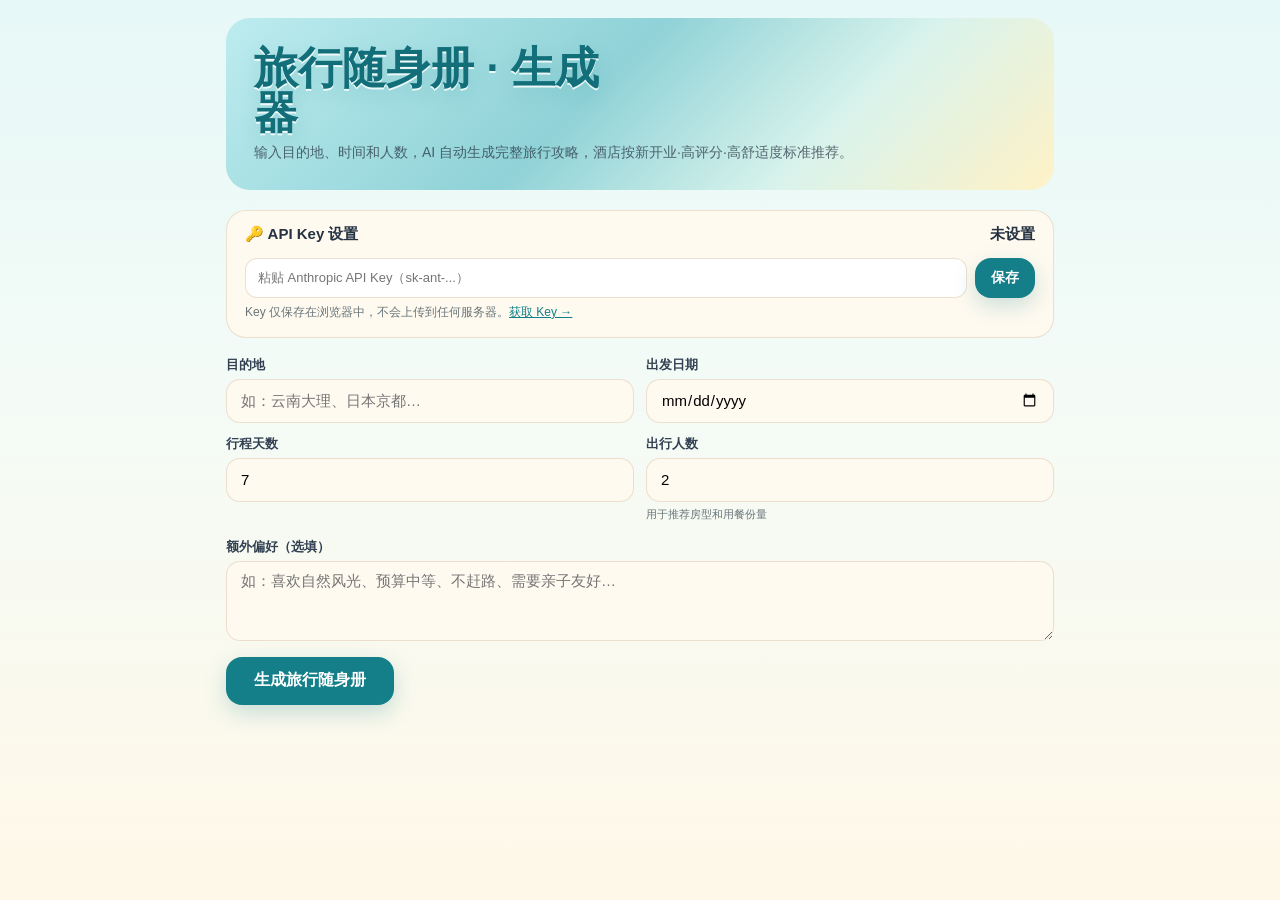
==== generator.html @ 4e5aaf36 "新增旅行随身册生成器：输入目的地/时间/人数自动生成完整攻略，酒店按新开业·高评分·舒适标准推荐 Co-Authored-By: Claude Opus 4.7 <noreply@anthropic." ====
<!doctype html>
<html lang="zh-CN">
<head>
  <meta charset="UTF-8" />
  <meta name="viewport" content="width=device-width, initial-scale=1, viewport-fit=cover" />
  <meta name="theme-color" content="#8fd2d7" />
  <title>旅行随身册 · 生成器</title>
  <link rel="stylesheet" href="./styles.css?v=9" />
  <style>
    .gen-page { max-width: 860px; margin: 0 auto; padding: max(18px, env(safe-area-inset-top)) 16px 36px; }
    .gen-hero { padding: 28px; border-radius: 24px; background: linear-gradient(135deg, #bdecef 0%, #8fd2d7 44%, #d9f3ec 72%, #fff2c6 100%); margin-bottom: 20px; }
    .gen-hero h1 { font-size: clamp(28px, 7vw, 44px); color: #126f7a; margin: 0 0 8px; }
    .gen-hero p { color: rgba(36,50,65,.72); margin: 0; font-size: 14px; }

    .setup-box { margin-bottom: 18px; border: 1px solid rgba(234,219,201,.86); border-radius: 20px; background: #fffaf0; overflow: hidden; transition: all .25s ease; }
    .setup-box.is-set { border-color: rgba(53,174,186,.32); background: #eefbfa; }
    .setup-toggle { width: 100%; display: flex; align-items: center; justify-content: space-between; padding: 14px 18px; border: 0; background: none; cursor: pointer; font: inherit; color: var(--ink); font-size: 15px; font-weight: 600; }
    .setup-body { display: none; padding: 0 18px 16px; }
    .setup-box.is-open .setup-body { display: block; }
    .setup-box.is-set .setup-body { display: none; }
    .setup-row { display: flex; gap: 8px; }
    .setup-row input { flex: 1; min-height: 40px; padding: 8px 12px; border: 1px solid rgba(234,219,201,.86); border-radius: 12px; font: inherit; font-size: 13px; background: #fff; outline: none; }
    .setup-row input:focus { border-color: var(--teal); }
    .setup-hint { margin-top: 6px; font-size: 12px; color: var(--muted); }
    .setup-hint a { color: var(--teal); }

    .form-grid { display: grid; grid-template-columns: 1fr 1fr; gap: 12px; margin-bottom: 16px; }
    @media (max-width:480px) { .form-grid { grid-template-columns: 1fr; } }
    .field { display: flex; flex-direction: column; gap: 5px; }
    .field label { font-size: 13px; font-weight: 600; color: #324052; }
    .field input, .field textarea { min-height: 44px; padding: 10px 14px; border: 1px solid rgba(234,219,201,.86); border-radius: 14px; font: inherit; font-size: 15px; background: #fffaf0; outline: none; resize: vertical; }
    .field input:focus, .field textarea:focus { border-color: var(--teal); }
    .field textarea { min-height: 80px; }
    .field .sublabel { font-size: 11px; color: var(--muted); }

    .btn-row { display: flex; gap: 10px; flex-wrap: wrap; }
    .btn-primary, .btn-secondary { min-height: 48px; padding: 0 28px; border: 0; border-radius: 16px; font: inherit; font-size: 16px; font-weight: 600; cursor: pointer; }
    .btn-primary { background: var(--teal); color: #fff; box-shadow: 0 8px 22px rgba(20,127,136,.22); }
    .btn-primary:disabled { opacity: .5; cursor: not-allowed; }
    .btn-secondary { background: transparent; border: 1px solid rgba(53,174,186,.38); color: var(--teal); }

    .loading-box { display: none; text-align: center; padding: 32px; }
    .loading-box.is-active { display: block; }
    .spinner { width: 42px; height: 42px; margin: 0 auto 16px; border: 3px solid #e0e8e4; border-top-color: var(--teal); border-radius: 50%; animation: spin .8s linear infinite; }
    @keyframes spin { to { transform: rotate(360deg); } }
    .loading-box p { color: var(--muted); font-size: 14px; }

    .error-box { display: none; margin-bottom: 16px; padding: 14px 18px; border-radius: 16px; background: #fef0f0; border: 1px solid #fcc; color: #c44; font-size: 14px; }
    .error-box.is-active { display: block; }

    #viewMode { display: none; }
    #viewMode.is-active { display: block; }
    .view-toolbar { display: flex; gap: 10px; margin-bottom: 14px; flex-wrap: wrap; }
  </style>
</head>
<body>
<div id="inputMode" class="gen-page">
  <div class="gen-hero">
    <h1>旅行随身册 · 生成器</h1>
    <p>输入目的地、时间和人数，AI 自动生成完整旅行攻略，酒店按新开业·高评分·高舒适度标准推荐。</p>
  </div>

  <div class="setup-box is-open" id="setupBox">
    <button class="setup-toggle" id="setupToggle" type="button">
      <span>🔑 API Key 设置</span><span id="setupStatus">未设置</span>
    </button>
    <div class="setup-body">
      <div class="setup-row">
        <input type="password" id="apiKeyInput" placeholder="粘贴 Anthropic API Key（sk-ant-...）" />
        <button class="btn-primary" id="saveKeyBtn" type="button" style="min-height:40px;font-size:14px;padding:0 16px;">保存</button>
      </div>
      <p class="setup-hint">Key 仅保存在浏览器中，不会上传到任何服务器。<a href="https://console.anthropic.com/" target="_blank">获取 Key →</a></p>
    </div>
  </div>

  <div class="error-box" id="errorBox"></div>

  <form id="genForm">
    <div class="form-grid">
      <div class="field">
        <label>目的地</label>
        <input type="text" id="destInput" placeholder="如：云南大理、日本京都…" required />
      </div>
      <div class="field">
        <label>出发日期</label>
        <input type="date" id="dateInput" required />
      </div>
      <div class="field">
        <label>行程天数</label>
        <input type="number" id="daysInput" value="7" min="2" max="20" required />
      </div>
      <div class="field">
        <label>出行人数</label>
        <input type="number" id="peopleInput" value="2" min="1" max="20" required />
        <span class="sublabel">用于推荐房型和用餐份量</span>
      </div>
    </div>
    <div class="field" style="margin-bottom:16px;">
      <label>额外偏好（选填）</label>
      <textarea id="prefsInput" placeholder="如：喜欢自然风光、预算中等、不赶路、需要亲子友好…"></textarea>
    </div>
    <div class="btn-row">
      <button class="btn-primary" id="genBtn" type="submit">生成旅行随身册</button>
    </div>
  </form>

  <div class="loading-box" id="loadingBox">
    <div class="spinner"></div>
    <p id="loadingText">正在规划行程…</p>
  </div>
</div>

<div id="viewMode">
  <div class="view-toolbar shell">
    <button class="btn-secondary" id="backBtn" type="button" style="min-height:38px;font-size:14px;padding:0 16px;">← 重新生成</button>
    <button class="btn-secondary" id="exportBtn" type="button" style="min-height:38px;font-size:14px;padding:0 16px;">导出 JSON</button>
  </div>
  <main class="shell" id="viewContent"></main>
</div>

<div class="toast" id="toast" role="status" aria-live="polite"></div>

<script>
(function() {
  // ── state ──
  let travelData = null;
  let apiKey = localStorage.getItem("travel-gen-key") || "";
  const storeDataKey = "travel-gen-data";

  // ── dom ──
  const $ = (s) => document.querySelector(s);
  const inputMode = $("#inputMode");
  const viewMode = $("#viewMode");
  const setupBox = $("#setupBox");
  const setupToggle = $("#setupToggle");
  const setupStatus = $("#setupStatus");
  const apiKeyInput = $("#apiKeyInput");
  const saveKeyBtn = $("#saveKeyBtn");
  const genForm = $("#genForm");
  const genBtn = $("#genBtn");
  const loadingBox = $("#loadingBox");
  const loadingText = $("#loadingText");
  const errorBox = $("#errorBox");
  const destInput = $("#destInput");
  const dateInput = $("#dateInput");
  const daysInput = $("#daysInput");
  const peopleInput = $("#peopleInput");
  const prefsInput = $("#prefsInput");
  const backBtn = $("#backBtn");
  const exportBtn = $("#exportBtn");
  const viewContent = $("#viewContent");
  const toast = $("#toast");

  // ── api key ──
  function updateSetupUI() {
    if (apiKey) {
      setupBox.classList.add("is-set");
      setupBox.classList.remove("is-open");
      setupStatus.textContent = "已设置 ✓";
      setupStatus.style.color = "var(--teal)";
      apiKeyInput.value = apiKey;
    } else {
      setupBox.classList.remove("is-set");
      setupBox.classList.add("is-open");
      setupStatus.textContent = "未设置";
      setupStatus.style.color = "";
    }
  }
  updateSetupUI();
  if (apiKey) apiKeyInput.value = apiKey;

  setupToggle.addEventListener("click", () => {
    if (setupBox.classList.contains("is-set")) { setupBox.classList.remove("is-set"); setupBox.classList.add("is-open"); }
    else { setupBox.classList.add("is-open"); }
  });

  saveKeyBtn.addEventListener("click", () => {
    const val = apiKeyInput.value.trim();
    if (!val) return;
    apiKey = val;
    localStorage.setItem("travel-gen-key", apiKey);
    updateSetupUI();
    showToast("API Key 已保存");
  });

  // ── toast ──
  function showToast(msg) {
    toast.textContent = msg;
    toast.classList.add("show");
    clearTimeout(showToast.timer);
    showToast.timer = setTimeout(() => toast.classList.remove("show"), 1600);
  }

  // ── error ──
  function showError(msg) {
    errorBox.textContent = msg;
    errorBox.classList.add("is-active");
  }
  function hideError() { errorBox.classList.remove("is-active"); }

  // ── loading ──
  const loadingMessages = [
    "正在分析目的地…", "正在规划每日路线…", "正在筛选酒店…", "正在搜索美食…", "正在整理清单…", "即将完成…"
  ];
  let loadingIdx = 0;
  let loadingTimer = null;
  function startLoading() {
    loadingBox.classList.add("is-active");
    genBtn.disabled = true;
    loadingIdx = 0;
    loadingText.textContent = loadingMessages[0];
    loadingTimer = setInterval(() => {
      loadingIdx = (loadingIdx + 1) % loadingMessages.length;
      loadingText.textContent = loadingMessages[loadingIdx];
    }, 3500);
  }
  function stopLoading() {
    loadingBox.classList.remove("is-active");
    genBtn.disabled = false;
    clearInterval(loadingTimer);
  }

  // ── API call ──
  async function callClaude(systemPrompt, userMessage) {
    const resp = await fetch("https://api.anthropic.com/v1/messages", {
      method: "POST",
      headers: {
        "Content-Type": "application/json",
        "x-api-key": apiKey,
        "anthropic-version": "2023-06-01",
        "anthropic-dangerous-direct-browser-access": "true"
      },
      body: JSON.stringify({
        model: "claude-sonnet-4-6-20250514",
        max_tokens: 8192,
        temperature: 0.7,
        system: systemPrompt,
        messages: [{ role: "user", content: userMessage }]
      })
    });
    if (!resp.ok) {
      const err = await resp.json().catch(() => ({}));
      throw new Error(err.error?.message || `API 请求失败 (${resp.status})`);
    }
    return resp.json();
  }

  function extractJSON(text) {
    const clean = text.replace(/```(?:json)?\s*/g, "").trim();
    const start = clean.indexOf("{");
    const end = clean.lastIndexOf("}");
    if (start === -1 || end === -1) throw new Error("响应中未找到 JSON");
    return JSON.parse(clean.slice(start, end + 1));
  }

  // ── generate ──
  genForm.addEventListener("submit", async (e) => {
    e.preventDefault();
    hideError();

    if (!apiKey) {
      showError("请先设置 Anthropic API Key（点击上方 API Key 设置）。获取地址：console.anthropic.com");
      setupBox.classList.add("is-open");
      setupBox.classList.remove("is-set");
      return;
    }

    const dest = destInput.value.trim();
    const startDate = dateInput.value;
    const days = parseInt(daysInput.value);
    const people = parseInt(peopleInput.value);
    const prefs = prefsInput.value.trim();

    if (!dest || !startDate || !days) { showError("请填写目的地、日期和天数"); return; }

    // compute end date
    const start = new Date(startDate);
    const end = new Date(start);
    end.setDate(end.getDate() + days - 1);
    const endStr = `${end.getMonth()+1}月${end.getDate()}日`;
    const startStr = `${start.getMonth()+1}月${start.getDate()}日`;

    startLoading();

    try {
      const systemPrompt = `你是一位资深旅行规划专家。根据用户输入的目的地、日期、人数和偏好，生成一份完整详细的旅行随身册数据。

你必须返回纯 JSON（不要包裹在 markdown 代码块中），格式如下：
{
  "tripDays": [
    { "day": "抵达日", "date": "X月X日", "route": "简短路线描述", "location": "当晚住宿城市", "distance": "车程描述如约300km/4h或城市转场或环线游玩", "highlights": ["亮点1","亮点2"], "bestTime": "最佳观赏时间和光线建议", "outfit": "每日穿搭建议（含颜色搭配推荐，150字以内）", "schedule": [{"time":"08:00-09:00","plan":"具体安排"}], "note": "当天特别提醒" }
  ],
  "hotels": [
    { "date": "X月X日", "city": "城市", "name": "酒店全名", "address": "详细地址", "phone": "电话", "nights": "X晚" }
  ],
  "foodRecommendations": [
    { "date": "X月X日", "city": "城市", "note": "当天餐饮说明", "lunch": [{"name":"餐厅名","address":"详细地址","dishes":"推荐菜","price":"约XX-XX元/人"}], "dinner": [{"name":"餐厅名","address":"详细地址","dishes":"推荐菜","price":"约XX-XX元/人"}] }
  ],
  "checklist": [
    { "group": "分组名如证件与支付", "items": ["物品1","物品2"] }
  ],
  "tips": [
    { "title": "标题", "body": "具体提醒内容", "tone": "标签如气候/安全/礼仪/通讯" }
  ]
}

重要要求：
1. tripDays 按日期顺序，从抵达日到最后一天。schedule 每天 4 个时间段。
2. 酒店筛选标准极为重要：优先推荐 2024-2025 年新开业或新装修的酒店；评分 ≥ 4.5（满分5）；差评率低于 5%；舒适型及以上（四星级标准或精品民宿）。每处酒店必须包含详细的地址和电话。
3. 美食推荐要包含当地真正的特色餐厅，地址尽量具体，避免"景区周边"这种模糊描述。
4. checklist 分 5-6 组，每组 3-8 项。
5. tips 需要 6-8 条，贴合目的地实际情况。
6. 所有内容用中文，日期格式为"X月X日"。
7. 路线安排要合理，景点之间的距离和游玩时间要科学。`;

      const userMessage = `目的地：${dest}
出发日期：${startStr}，共 ${days} 天（${startStr} - ${endStr}）
出行人数：${people} 人
${prefs ? "额外偏好：" + prefs : ""}

请生成旅行随身册数据。`;

      const result = await callClaude(systemPrompt, userMessage);
      const content = result.content[0].text;
      const data = extractJSON(content);
      travelData = data;

      // save
      localStorage.setItem(storeDataKey, JSON.stringify(data));
      // render
      renderView(data);
      stopLoading();
      inputMode.style.display = "none";
      viewMode.classList.add("is-active");
      window.scrollTo({ top: 0, behavior: "smooth" });
    } catch (err) {
      stopLoading();
      showError("生成失败：" + err.message);
      console.error(err);
    }
  });

  // ── render functions (adapted from script.js) ──
  function buildTripCopy(item) {
    const header = ["路线: " + item.route, "住宿: " + item.location, "日期: " + item.date, ""];
    const schedule = item.schedule.map((s) => s.time + "  " + s.plan);
    const footer = ["", "备注: " + item.note];
    return [...header, ...schedule, ...footer].join("\n");
  }

  function renderView(data) {
    viewContent.innerHTML = `
      <section class="hero">
        <div class="hero-copy">
          <p class="eyebrow">PRIVATE TOUR · ${peopleInput.value}人同行</p>
          <h1>${destInput.value.trim()}旅行随身册</h1>
          <p class="hero-text">${dateInput.value ? (() => { const s = new Date(dateInput.value); return (s.getMonth()+1)+"月"+(s.getDate())+"日"; })() : ""} 到 ${(() => { const s = new Date(dateInput.value); if (!dateInput.value) return ""; const e = new Date(s); e.setDate(e.getDate() + parseInt(daysInput.value) - 1); return (e.getMonth()+1)+"月"+(e.getDate())+"日"; })()}，共 ${daysInput.value} 天。</p>
          <div class="hero-stats">
            <span>${data.tripDays[0]?.location || ""} 出发</span>
            <span>${data.hotels.length} 晚酒店</span>
            <span>${peopleInput.value} 人出行</span>
          </div>
        </div>
        <div class="route-art" aria-hidden="true">
          <div class="sun"></div>
          <div class="peak peak-a"></div>
          <div class="peak peak-b"></div>
          <svg viewBox="0 0 260 180" role="img">
            <path class="route-shadow" d="M34 134 C78 94, 78 36, 128 56 S171 124, 224 46" />
            <path class="route-line" d="M34 134 C78 94, 78 36, 128 56 S171 124, 224 46" />
            <g class="dots"><circle cx="34" cy="134" r="5" /><circle cx="128" cy="56" r="5" /><circle cx="224" cy="46" r="5" /></g>
          </svg>
        </div>
      </section>

      <nav class="tabs" aria-label="页面切换">
        <button class="tab is-active" data-panel="trip" type="button">行程</button>
        <button class="tab" data-panel="hotels" type="button">酒店</button>
        <button class="tab" data-panel="food" type="button">美食</button>
        <button class="tab" data-panel="checklist" type="button">清单</button>
        <button class="tab" data-panel="tips" type="button">提醒</button>
      </nav>

      <section class="panel is-active" id="trip">${renderTripPanel(data)}</section>
      <section class="panel" id="hotels">${renderHotelsPanel(data)}</section>
      <section class="panel" id="food">${renderFoodPanel(data)}</section>
      <section class="panel" id="checklist">${renderChecklistPanel(data)}</section>
      <section class="panel" id="tips">${renderTipsPanel(data)}</section>
    `;

    bindViewEvents(data);
  }

  function renderTripPanel(data) {
    if (!data.tripDays) return "<p>暂无数据</p>";
    return `
      <div class="section-heading"><h2>每日路线</h2><p>时间为大致建议，可按实际情况微调。</p></div>
      <div class="timeline">
        ${data.tripDays.map((item, idx) => `
          <article class="day-card">
            <div class="date-rail"><strong>${item.date}</strong><span>${item.day}</span></div>
            <div class="day-body">
              <div class="card-top"><div class="place">${item.location}</div><div class="tag">${item.distance}</div></div>
              <div class="route-block"><p class="route-line">${item.route}</p><div class="chips">${(item.highlights||[]).map((h) => "<span>"+h+"</span>").join("")}</div></div>
              <div class="outfit"><span>每日穿搭</span><p>${item.outfit}</p></div>
              <div class="day-schedule">${(item.schedule||[]).map((s) => '<div class="schedule-row"><time>'+s.time+'</time><p>'+s.plan+'</p></div>').join("")}</div>
              <div class="trip-tips"><span>小贴士</span><p>${item.bestTime}。${item.note}</p></div>
              <button class="copy-btn" data-trip-copy="${idx}" type="button">复制路线</button>
            </div>
          </article>
        `).join("")}
      </div>`;
  }

  function renderHotelsPanel(data) {
    if (!data.hotels) return "<p>暂无数据</p>";
    return `
      <div class="section-heading"><h2>每晚落脚点</h2><p>酒店按新开业·高评分·舒适标准筛选，点击复制到地图搜索。</p></div>
      <div class="list">
        ${data.hotels.map((h) => `
          <article class="hotel-card">
            <div class="hotel-meta"><span>${h.date} · ${h.nights}</span><span>${h.city}</span></div>
            <h3>${h.name}</h3>
            <p class="hotel-address">${h.address}</p>
            <p class="hotel-phone"><a href="tel:${h.phone}">${h.phone}</a></p>
            <button class="copy-btn" data-copy="${h.name}&#10;地址: ${h.address}&#10;电话: ${h.phone}&#10;日期: ${h.date} · ${h.nights}" type="button">复制酒店</button>
          </article>
        `).join("")}
      </div>`;
  }

  function renderFoodPanel(data) {
    if (!data.foodRecommendations) return "<p>暂无数据</p>";
    const renderMeal = (title, shops) => `
      <div class="food-meal"><div class="meal-label">${title}</div>
        <div class="food-options">
          ${(shops||[]).map((shop) => {
            const ct = shop.name + "&#10;地址: " + shop.address + "&#10;推荐: " + shop.dishes + "&#10;人均: " + shop.price;
            return '<button class="food-option" data-copy="'+ct+'" type="button"><span class="food-option-head"><strong>'+shop.name+'</strong><em>'+shop.price+'</em></span><span class="food-dishes">'+shop.dishes+'</span><span class="food-address">'+shop.address+'</span></button>';
          }).join("")}
        </div>
      </div>`;

    return `
      <div class="section-heading"><h2>每日美食</h2><p>按每天所在城市推荐当地口碑餐厅。</p></div>
      <div class="list">
        ${data.foodRecommendations.map((day) => `
          <article class="food-card">
            <div class="food-meta"><span>${day.date}</span><span>${day.city}</span></div>
            ${renderMeal("午饭", day.lunch)}${renderMeal("晚饭", day.dinner)}
            <div class="food-note">${day.note}</div>
          </article>
        `).join("")}
      </div>`;
  }

  function renderChecklistPanel(data) {
    if (!data.checklist) return "<p>暂无数据</p>";
    const storeKey = "travel-gen-checklist";
    const checked = JSON.parse(localStorage.getItem(storeKey) || "{}");

    return `
      <div class="section-heading with-action">
        <div><h2>出发前清单</h2><p>勾选状态保存在浏览器中。</p></div>
        <button class="small-action" id="resetGenChecklist" type="button">重置</button>
      </div>
      <div id="checklistInner">
        ${data.checklist.map((group) => `
          <section class="check-group">
            <h3>${group.group}</h3>
            <div class="check-items">
              ${(group.items||[]).map((label) => {
                const key = group.group + "-" + label;
                const cls = checked[key] ? "is-checked" : "";
                const mark = checked[key] ? "✓" : "";
                return '<button class="check-item '+cls+'" data-gen-key="'+key.replace(/"/g,"&quot;")+'" type="button"><span class="box">'+mark+'</span><span>'+label+'</span></button>';
              }).join("")}
            </div>
          </section>
        `).join("")}
      </div>`;
  }

  function renderTipsPanel(data) {
    if (!data.tips) return "<p>暂无数据</p>";
    return `
      <div class="section-heading"><h2>路上提醒</h2><p>把容易被忙碌行程冲掉的小事放在最顺手的位置。</p></div>
      <div class="list">
        ${data.tips.map((t) => `
          <article class="tip-card">
            <div class="tip-title"><h3>${t.title}</h3><span>${t.tone}</span></div>
            <p>${t.body}</p>
          </article>
        `).join("")}
      </div>
      <div class="emergency"><a href="tel:120">拨打 120</a><a href="tel:110">拨打 110</a></div>`;
  }

  function bindViewEvents(data) {
    // tabs
    document.querySelectorAll(".tab").forEach((tab) => {
      tab.addEventListener("click", () => {
        document.querySelectorAll(".tab").forEach((t) => t.classList.remove("is-active"));
        document.querySelectorAll(".panel").forEach((p) => p.classList.remove("is-active"));
        tab.classList.add("is-active");
        const panel = document.getElementById(tab.dataset.panel);
        if (panel) panel.classList.add("is-active");
        window.scrollTo({ top: 0, behavior: "smooth" });
      });
    });

    // copy & checklist
    viewContent.addEventListener("click", (e) => {
      const copyBtn = e.target.closest("[data-copy]");
      if (copyBtn) {
        navigator.clipboard.writeText(copyBtn.dataset.copy.replace(/&#10;/g, "\n")).then(() => showToast("已复制")).catch(() => showToast("可长按复制"));
        return;
      }

      const tripBtn = e.target.closest("[data-trip-copy]");
      if (tripBtn && data.tripDays) {
        const idx = parseInt(tripBtn.dataset.tripCopy);
        const text = buildTripCopy(data.tripDays[idx]);
        navigator.clipboard.writeText(text).then(() => showToast("已复制")).catch(() => showToast("可长按复制"));
        return;
      }

      const checkBtn = e.target.closest("[data-gen-key]");
      if (checkBtn) {
        const storeKey = "travel-gen-checklist";
        const checked = JSON.parse(localStorage.getItem(storeKey) || "{}");
        const key = checkBtn.dataset.genKey;
        checked[key] = !checked[key];
        localStorage.setItem(storeKey, JSON.stringify(checked));
        // re-render checklist panel
        const panel = document.getElementById("checklist");
        if (panel) panel.innerHTML = renderChecklistPanel(data);
        return;
      }
    });

    // reset checklist
    const resetBtn = document.getElementById("resetGenChecklist");
    if (resetBtn) {
      resetBtn.addEventListener("click", () => {
        localStorage.removeItem("travel-gen-checklist");
        const panel = document.getElementById("checklist");
        if (panel) panel.innerHTML = renderChecklistPanel(data);
        showToast("已重置清单");
      });
    }
  }

  // ── back / export ──
  backBtn.addEventListener("click", () => {
    viewMode.classList.remove("is-active");
    inputMode.style.display = "";
    window.scrollTo({ top: 0, behavior: "smooth" });
  });

  exportBtn.addEventListener("click", () => {
    if (!travelData) return;
    const blob = new Blob([JSON.stringify(travelData, null, 2)], { type: "application/json" });
    const url = URL.createObjectURL(blob);
    const a = document.createElement("a");
    a.href = url;
    a.download = "travel-data.json";
    a.click();
    URL.revokeObjectURL(url);
    showToast("已下载 JSON");
  });

  // ── restore saved data ──
  const saved = localStorage.getItem(storeDataKey);
  if (saved) {
    try {
      travelData = JSON.parse(saved);
      renderView(travelData);
      inputMode.style.display = "none";
      viewMode.classList.add("is-active");
    } catch(e) { /* ignore corrupt data */ }
  }
})();
</script>
</body>
</html>
---- styles.css ----
:root {
  --ink: #243241;
  --muted: #697579;
  --paper: #fff7ec;
  --panel: rgba(255, 255, 255, .9);
  --line: #eadbc9;
  --gold: #d79a42;
  --teal: #147f88;
  --forest: #3f8b6b;
  --sky: #8fd2d7;
  --mint: #d9f3ec;
  --aqua: #eefbfa;
  --cream: #fff8e8;
  --shadow: 0 20px 46px rgba(79, 103, 110, .14);
}

* {
  box-sizing: border-box;
}

html {
  background: var(--paper);
  color: var(--ink);
  font-family: -apple-system, BlinkMacSystemFont, "PingFang SC", "Helvetica Neue", Arial, sans-serif;
  text-size-adjust: 100%;
}

body {
  margin: 0;
  min-height: 100vh;
  background:
    linear-gradient(180deg, #e6f8f7 0, #f3fbf7 360px, #fff8e8 100%),
    linear-gradient(135deg, rgba(217, 243, 236, .72), transparent 46%),
    linear-gradient(225deg, rgba(143, 210, 215, .26), transparent 44%),
    var(--paper);
}

body::before {
  content: "";
  position: fixed;
  inset: 0;
  z-index: -1;
  pointer-events: none;
  opacity: .28;
  background-image:
    radial-gradient(circle at 18px 18px, rgba(20, 127, 136, .18) 0 2px, transparent 3px),
    radial-gradient(circle at 76px 56px, rgba(63, 139, 107, .16) 0 2px, transparent 3px);
  background-size: 118px 118px;
}

button,
a {
  -webkit-tap-highlight-color: transparent;
}

button {
  font: inherit;
}

.shell {
  width: min(100%, 860px);
  margin: 0 auto;
  padding: max(18px, env(safe-area-inset-top)) 16px 36px;
}

.hero {
  position: relative;
  display: grid;
  grid-template-columns: 1.1fr .9fr;
  gap: 20px;
  overflow: hidden;
  min-height: 340px;
  padding: 30px;
  border: 1px solid rgba(255, 255, 255, .74);
  border-radius: 28px;
  background:
    linear-gradient(145deg, rgba(255, 255, 255, .48), rgba(255, 255, 255, .08)),
    linear-gradient(135deg, #bdecef 0%, #8fd2d7 44%, #d9f3ec 72%, #fff2c6 100%);
  box-shadow: var(--shadow);
  color: var(--ink);
}

.hero::before {
  content: "";
  position: absolute;
  inset: auto -90px -130px auto;
  width: 360px;
  height: 360px;
  border: 1px solid rgba(255, 255, 255, .48);
  border-radius: 46% 54% 43% 57% / 48% 42% 58% 52%;
  background:
    radial-gradient(circle at 28% 34%, rgba(255, 255, 255, .7) 0 34px, transparent 35px),
    radial-gradient(circle at 48% 24%, rgba(255, 255, 255, .68) 0 48px, transparent 49px),
    radial-gradient(circle at 68% 38%, rgba(255, 255, 255, .58) 0 38px, transparent 39px);
  transform: rotate(8deg);
}

.hero::after {
  content: "";
  position: absolute;
  right: 32px;
  bottom: 30px;
  z-index: 1;
  width: 58px;
  height: 58px;
  border-radius: 50%;
  background:
    radial-gradient(circle at 50% 50%, #fff8e8 0 10px, transparent 11px),
    radial-gradient(circle at 50% 7px, #f6de8f 0 9px, transparent 10px),
    radial-gradient(circle at 50% 51px, #f6de8f 0 9px, transparent 10px),
    radial-gradient(circle at 7px 50%, #f6de8f 0 9px, transparent 10px),
    radial-gradient(circle at 51px 50%, #f6de8f 0 9px, transparent 10px),
    radial-gradient(circle at 18px 18px, #f6de8f 0 9px, transparent 10px),
    radial-gradient(circle at 40px 18px, #f6de8f 0 9px, transparent 10px),
    radial-gradient(circle at 18px 40px, #f6de8f 0 9px, transparent 10px),
    radial-gradient(circle at 40px 40px, #f6de8f 0 9px, transparent 10px);
  filter: drop-shadow(0 10px 18px rgba(79, 103, 110, .14));
}

.hero-copy {
  position: relative;
  z-index: 1;
  align-self: end;
}

.eyebrow {
  margin: 0 0 18px;
  color: rgba(36, 50, 65, .66);
  font-size: 12px;
  letter-spacing: 2px;
}

h1,
h2,
p {
  margin: 0;
}

h1 {
  max-width: 360px;
  font-family: "Trebuchet MS", "PingFang SC", "Hiragino Sans GB", "Microsoft YaHei", sans-serif;
  font-size: clamp(42px, 11vw, 72px);
  line-height: 1.02;
  letter-spacing: 0;
  color: #126f7a;
  font-weight: 800;
  text-shadow:
    0 2px 0 rgba(255, 255, 255, .82),
    0 8px 20px rgba(20, 127, 136, .15);
}

.hero-text {
  max-width: 390px;
  margin-top: 20px;
  color: rgba(36, 50, 65, .78);
  font-size: 15px;
  line-height: 1.7;
}

.hero-stats {
  display: flex;
  flex-wrap: wrap;
  gap: 9px;
  margin-top: 22px;
}

.hero-stats span {
  min-height: 34px;
  padding: 9px 13px;
  border: 1px solid rgba(255, 255, 255, .82);
  border-radius: 999px;
  background: rgba(255, 255, 255, .5);
  color: rgba(36, 50, 65, .86);
  font-size: 12px;
  box-shadow: 0 8px 18px rgba(57, 104, 116, .08);
}

.route-art {
  position: relative;
  min-height: 250px;
  align-self: stretch;
}

.route-art::before,
.route-art::after {
  content: "";
  position: absolute;
  z-index: 2;
  border-radius: 999px;
  transform: rotate(-14deg);
}

.route-art::before {
  top: 36px;
  left: 22px;
  width: 72px;
  height: 30px;
  border: 0;
  background:
    radial-gradient(circle at 18px 19px, rgba(255, 255, 255, .82) 0 13px, transparent 14px),
    radial-gradient(circle at 36px 12px, rgba(255, 255, 255, .82) 0 17px, transparent 18px),
    radial-gradient(circle at 54px 20px, rgba(255, 255, 255, .82) 0 12px, transparent 13px);
}

.route-art::after {
  right: 18px;
  bottom: 54px;
  width: 46px;
  height: 14px;
  border-top: 2px dashed rgba(20, 127, 136, .34);
}

.sun {
  position: absolute;
  top: 18px;
  right: 24px;
  width: 72px;
  height: 72px;
  border-radius: 50%;
  background: #ffe08b;
  box-shadow: 0 0 42px rgba(255, 224, 139, .52);
}

.peak {
  position: absolute;
  bottom: 4px;
  width: 180px;
  height: 170px;
  clip-path: polygon(50% 0, 100% 100%, 0 100%);
}

.peak-a {
  right: 70px;
  background: linear-gradient(135deg, rgba(255, 255, 255, .88), rgba(176, 222, 213, .66) 32%, rgba(75, 152, 133, .58) 33%);
}

.peak-b {
  right: -10px;
  bottom: -18px;
  width: 220px;
  height: 210px;
  background: linear-gradient(135deg, rgba(255, 255, 255, .78), rgba(206, 233, 204, .66) 30%, rgba(81, 151, 119, .54) 31%);
}

.route-art svg {
  position: absolute;
  inset: auto 0 20px auto;
  width: 100%;
  height: 180px;
}

.route-shadow,
.route-line {
  fill: none;
  stroke-linecap: round;
}

.route-shadow {
  stroke: rgba(255, 255, 255, .58);
  stroke-width: 10;
}

.route-line {
  stroke: #2f7683;
  stroke-dasharray: 10 12;
  stroke-width: 4;
}

.dots circle {
  fill: #fffdf8;
  stroke: #147f88;
  stroke-width: 3;
}

.tabs {
  position: sticky;
  top: 0;
  z-index: 5;
  display: grid;
  grid-template-columns: repeat(5, 1fr);
  gap: 6px;
  margin: 14px 0 18px;
  padding: 7px;
  border: 1px solid rgba(255, 255, 255, .76);
  border-radius: 22px;
  background: rgba(255, 250, 242, .76);
  backdrop-filter: blur(18px);
  box-shadow: 0 10px 26px rgba(79, 103, 110, .08);
}

.tab {
  min-height: 42px;
  border: 0;
  border-radius: 16px;
  background: transparent;
  color: var(--muted);
  font-size: 14px;
}

.tab.is-active {
  background: #147f88;
  color: #fff;
  box-shadow: 0 8px 18px rgba(20, 127, 136, .22);
}

.panel {
  display: none;
}

.panel.is-active {
  display: block;
}

.section-heading {
  margin: 20px 0 14px;
}

.section-heading.with-action {
  display: flex;
  align-items: center;
  justify-content: space-between;
  gap: 16px;
}

h2 {
  font-size: 24px;
  letter-spacing: 0;
  color: #324052;
}

.section-heading p {
  margin-top: 8px;
  color: var(--muted);
  font-size: 14px;
  line-height: 1.6;
}

.timeline,
.list {
  display: grid;
  gap: 13px;
}

.day-card,
.hotel-card,
.food-card,
.tip-card,
.check-group {
  border: 1px solid rgba(255, 255, 255, .92);
  border-radius: 22px;
  background: var(--panel);
  box-shadow: 0 14px 34px rgba(79, 103, 110, .09);
  backdrop-filter: blur(10px);
}

.day-card:nth-child(3n + 1) .date-rail {
  background: linear-gradient(180deg, #d9f2ee, #fff0cf);
}

.day-card:nth-child(3n + 2) .date-rail {
  background: linear-gradient(180deg, #dff6f2, #f6fbdf);
}

.day-card:nth-child(3n) .date-rail {
  background: linear-gradient(180deg, #e7f8fb, #dff2e9);
}

.day-card {
  display: grid;
  grid-template-columns: 74px 1fr;
  overflow: hidden;
}

.date-rail {
  padding: 18px 12px;
  border-right: 1px solid rgba(234, 219, 201, .76);
  background: linear-gradient(180deg, #d9f2ee, #fff0cf);
}

.date-rail strong {
  display: block;
  color: var(--ink);
  font-size: 15px;
  line-height: 1.2;
}

.date-rail span {
  display: block;
  margin-top: 8px;
  color: #63806f;
  font-size: 12px;
  line-height: 1.35;
}

.day-body {
  min-width: 0;
  padding: 18px;
}

.card-top {
  display: flex;
  align-items: flex-start;
  justify-content: space-between;
  gap: 12px;
}

.place {
  font-size: 20px;
  font-weight: 700;
  line-height: 1.25;
}

.tag {
  flex: none;
  max-width: 128px;
  padding: 6px 9px;
  border: 1px solid rgba(20, 127, 136, .24);
  border-radius: 999px;
  background: #eefbfa;
  color: #126f7a;
  font-size: 12px;
  line-height: 1.25;
  text-align: center;
}

.route-block {
  margin-top: 10px;
  padding: 12px 14px;
  border-radius: 16px;
  background: linear-gradient(135deg, rgba(238, 251, 250, .72), rgba(255, 248, 232, .48));
}

.route-line {
  margin: 0;
  color: #3a5a4e;
  font-size: 15px;
  font-weight: 600;
  line-height: 1.6;
}

.chips {
  display: flex;
  flex-wrap: wrap;
  gap: 6px;
  margin-top: 8px;
}

.chips span {
  padding: 5px 9px;
  border-radius: 999px;
  background: rgba(20, 127, 136, .1);
  color: #147f88;
  font-size: 12px;
}

.outfit,
.trip-tips {
  margin-top: 14px;
  padding: 13px 14px;
  border-radius: 18px;
}

.outfit {
  border: 1px solid rgba(20, 127, 136, .16);
  background:
    linear-gradient(135deg, rgba(255, 248, 232, .94), rgba(238, 251, 250, .96)),
    radial-gradient(circle at 95% 0, rgba(143, 210, 215, .24), transparent 90px);
}

.trip-tips {
  border: 1px solid rgba(53, 174, 186, .2);
  background: linear-gradient(135deg, rgba(223, 248, 250, .96), rgba(236, 255, 243, .9));
}

.outfit span,
.trip-tips span {
  display: block;
  margin-bottom: 6px;
  color: #126f7a;
  font-size: 12px;
  font-weight: 700;
}

.outfit p,
.trip-tips p {
  margin: 0;
  color: #514b43;
  font-size: 14px;
  line-height: 1.65;
}

.day-schedule {
  margin-top: 14px;
  border-top: 1px solid rgba(234, 219, 201, .78);
}

.schedule-row {
  display: grid;
  grid-template-columns: 82px 1fr;
  gap: 12px;
  padding: 12px 0;
  border-bottom: 1px solid rgba(234, 219, 201, .66);
}

.schedule-row time {
  color: var(--teal);
  font-size: 13px;
  font-weight: 700;
  line-height: 1.55;
}

.schedule-row p {
  color: #49443d;
  font-size: 14px;
  line-height: 1.6;
}

.copy-btn,
.small-action {
  min-height: 38px;
  border: 1px solid transparent;
  border-radius: 999px;
  background: #147f88;
  color: #fff;
  cursor: pointer;
  font-size: 13px;
  box-shadow: 0 10px 20px rgba(20, 127, 136, .18);
}

.copy-btn {
  width: 96px;
  margin-top: 16px;
}

.small-action {
  width: 68px;
  border-color: rgba(53, 174, 186, .38);
  background: #fffdf8;
  color: var(--teal);
  box-shadow: none;
}

.hotel-card,
.food-card,
.tip-card {
  padding: 18px;
}

.hotel-meta,
.food-meta,
.tip-title {
  display: flex;
  align-items: center;
  justify-content: space-between;
  gap: 12px;
}

.hotel-meta span,
.food-meta span,
.tip-title span {
  color: var(--muted);
  font-size: 13px;
}

.hotel-card h3 {
  margin: 10px 0 0;
  font-size: 18px;
  line-height: 1.35;
}

.hotel-card h3,
.food-card h3,
.tip-card h3,
.check-group h3 {
  margin: 10px 0 0;
  font-size: 18px;
  line-height: 1.35;
}

.hotel-card .hotel-address {
  margin: 6px 0 0;
  color: var(--teal);
  font-size: 13px;
  line-height: 1.5;
}

.hotel-card .hotel-phone {
  margin: 6px 0 0;
  font-size: 13px;
}

.hotel-card .hotel-phone a {
  color: #514b43;
  text-decoration: none;
}

.food-detail {
  display: grid;
  gap: 9px;
  margin-top: 14px;
}

.food-meal {
  margin-top: 14px;
}

.food-meal + .food-meal {
  padding-top: 14px;
  border-top: 1px solid rgba(234, 219, 201, .66);
}

.meal-label {
  display: inline-flex;
  align-items: center;
  min-height: 26px;
  padding: 4px 10px;
  border-radius: 999px;
  background: #e7f7f4;
  color: var(--teal);
  font-size: 13px;
  font-weight: 700;
}

.food-options {
  display: grid;
  gap: 9px;
  margin-top: 10px;
}

.food-option {
  display: block;
  width: 100%;
  padding: 12px;
  border: 1px solid rgba(234, 219, 201, .86);
  border-radius: 18px;
  background: #fffaf0;
  color: var(--ink);
  cursor: pointer;
  text-align: left;
}

.food-option-head {
  display: flex;
  align-items: flex-start;
  justify-content: space-between;
  gap: 10px;
}

.food-option-head strong {
  min-width: 0;
  font-size: 15px;
  line-height: 1.35;
}

.food-option-head em {
  flex: none;
  color: #147f88;
  font-size: 12px;
  font-style: normal;
  line-height: 1.35;
}

.food-dishes,
.food-address {
  display: block;
  margin-top: 6px;
  color: #514b43;
  font-size: 13px;
  line-height: 1.5;
}

.food-address {
  color: var(--muted);
}

.food-line {
  display: grid;
  grid-template-columns: 64px 1fr;
  gap: 10px;
  align-items: start;
  color: #49443d;
  font-size: 14px;
  line-height: 1.55;
}

.food-line strong {
  color: var(--teal);
  font-size: 13px;
}

.food-note {
  margin-top: 13px;
  padding: 11px 13px;
  border-radius: 16px;
  background: #eefbfa;
  color: #2f6f69;
  font-size: 13px;
  line-height: 1.6;
}

.check-group {
  margin-bottom: 14px;
  padding: 16px;
}

.check-items {
  display: grid;
  grid-template-columns: repeat(2, minmax(0, 1fr));
  gap: 9px;
  margin-top: 13px;
}

.check-item {
  display: flex;
  align-items: center;
  gap: 9px;
  min-height: 46px;
  padding: 8px 10px;
  border: 1px solid rgba(234, 219, 201, .86);
  border-radius: 16px;
  background: #fffaf0;
  color: var(--ink);
  cursor: pointer;
  font-size: 14px;
  line-height: 1.35;
  text-align: left;
}

.check-item-wrap {
  position: relative;
  display: flex;
  align-items: center;
  gap: 4px;
}

.check-item-wrap .check-item {
  flex: 1;
  min-width: 0;
}

.check-item.is-checked {
  border-color: rgba(53, 174, 186, .52);
  background: #e6f8f4;
  color: #197078;
}

.check-del {
  display: grid;
  place-items: center;
  width: 26px;
  height: 26px;
  border: 0;
  border-radius: 50%;
  background: transparent;
  color: #c4b8a8;
  cursor: pointer;
  font-size: 18px;
  line-height: 1;
  flex: none;
  transition: color .15s ease, background .15s ease;
}

.check-del:hover,
.check-del:active {
  background: #fce4e4;
  color: #d94a4a;
}

.check-add-form {
  display: flex;
  gap: 8px;
  margin-top: 12px;
}

.check-add-input {
  flex: 1;
  min-height: 38px;
  padding: 8px 12px;
  border: 1px solid rgba(234, 219, 201, .86);
  border-radius: 12px;
  background: #fffaf0;
  color: var(--ink);
  font: inherit;
  font-size: 13px;
  outline: none;
  transition: border-color .15s ease;
}

.check-add-input:focus {
  border-color: var(--teal);
}

.check-add-input::placeholder {
  color: #c4b8a8;
}

.check-add-btn {
  flex: none;
  min-height: 38px;
  padding: 0 14px;
  border: 0;
  border-radius: 12px;
  background: var(--teal);
  color: #fff;
  cursor: pointer;
  font: inherit;
  font-size: 13px;
  box-shadow: 0 6px 16px rgba(20, 127, 136, .16);
}

.hotel-address {
  margin: 6px 0 0;
  color: var(--teal);
  font-size: 13px;
  line-height: 1.5;
}

.box {
  display: grid;
  flex: none;
  width: 20px;
  height: 20px;
  place-items: center;
  border: 1px solid rgba(53, 174, 186, .58);
  border-radius: 7px;
  color: var(--teal);
  font-size: 14px;
}

.emergency {
  display: grid;
  grid-template-columns: 1fr 1fr;
  gap: 10px;
  margin-top: 16px;
}

.emergency a {
  min-height: 46px;
  padding: 14px 12px;
  border-radius: 999px;
  background: #147f88;
  color: #fff;
  font-size: 14px;
  text-align: center;
  text-decoration: none;
}

.emergency a:nth-child(2) {
  background: transparent;
  border: 1px solid rgba(53, 174, 186, .48);
  color: var(--teal);
}

.toast {
  position: fixed;
  left: 50%;
  bottom: calc(22px + env(safe-area-inset-bottom));
  z-index: 10;
  min-width: 118px;
  max-width: calc(100vw - 40px);
  padding: 11px 16px;
  border-radius: 999px;
  background: rgba(36, 50, 65, .92);
  color: #fff;
  font-size: 14px;
  text-align: center;
  opacity: 0;
  pointer-events: none;
  transform: translate(-50%, 12px);
  transition: opacity .2s ease, transform .2s ease;
}

.toast.show {
  opacity: 1;
  transform: translate(-50%, 0);
}

@media (max-width: 680px) {
  .shell {
    padding-inline: 12px;
  }

  .hero {
    grid-template-columns: 1fr;
    min-height: 520px;
    padding: 24px 22px;
  }

  .hero::after {
    inset: 22px auto auto 22px;
  }

  .route-art {
    min-height: 210px;
    order: -1;
  }

  .hero-copy {
    align-self: start;
  }

  .hero-text {
    max-width: none;
  }

  .day-card {
    grid-template-columns: 66px 1fr;
  }

  .day-body {
    padding: 16px;
  }

  .card-top {
    display: block;
  }

  .tag {
    display: inline-block;
    max-width: 100%;
    margin-top: 9px;
    text-align: left;
  }

  .schedule-row {
    grid-template-columns: 72px 1fr;
    gap: 10px;
  }
}

@media (max-width: 380px) {
  .check-items {
    grid-template-columns: 1fr;
  }

  .food-option-head {
    display: block;
  }

  .food-option-head em {
    display: block;
    margin-top: 4px;
  }

  .tabs {
    gap: 4px;
  }

  .tab {
    font-size: 12px;
  }
}
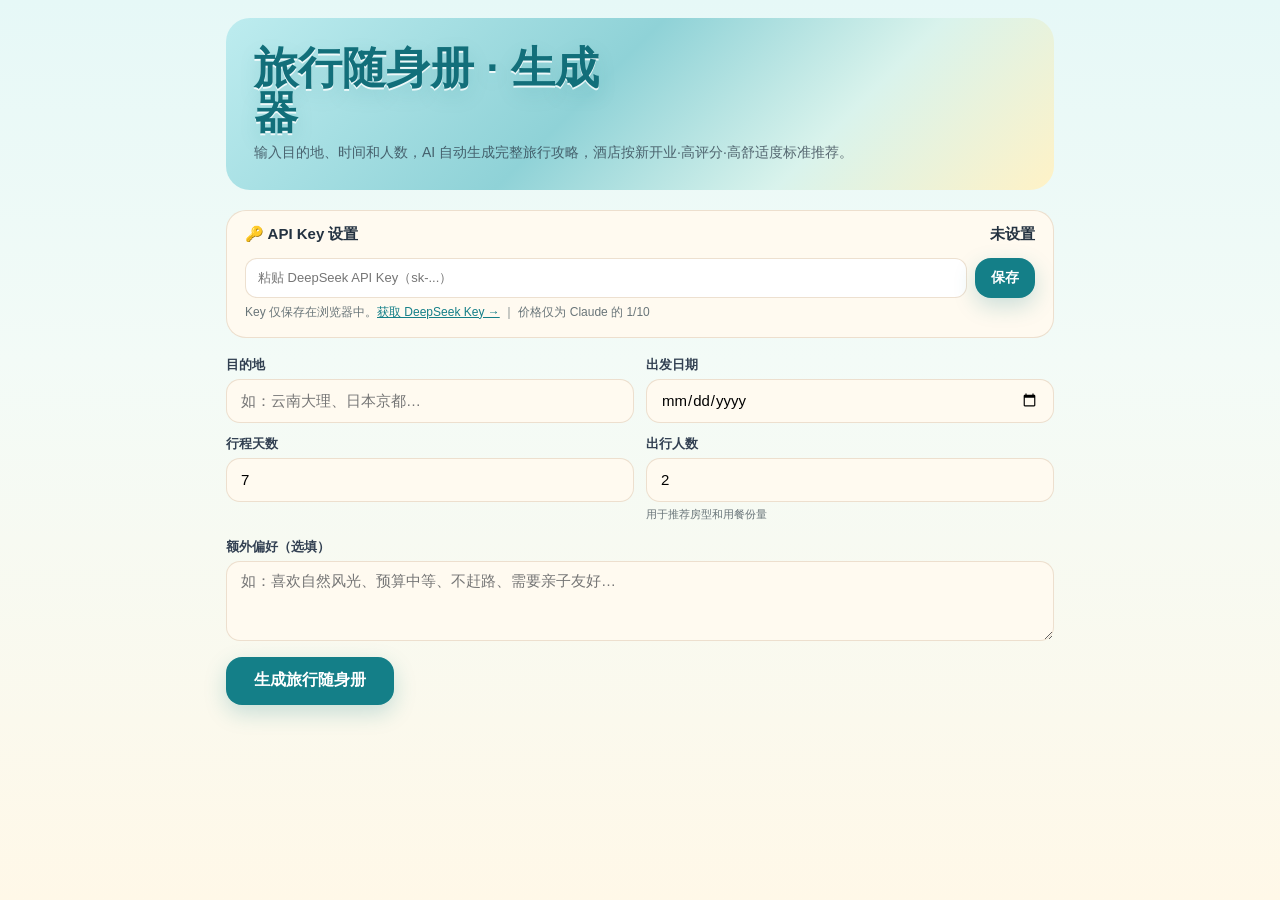
==== commit 3da0c91d: "切换至 DeepSeek API：价格仅 Claude 1/10，支持 JSON 结构化输出 Co-Authored-By: Claude Opus 4.7 <noreply@anthropic.co" ====
--- a/generator.html
+++ b/generator.html
@@ -66,10 +66,10 @@
     </button>
     <div class="setup-body">
       <div class="setup-row">
-        <input type="password" id="apiKeyInput" placeholder="粘贴 Anthropic API Key（sk-ant-...）" />
+        <input type="password" id="apiKeyInput" placeholder="粘贴 DeepSeek API Key（sk-...）" />
         <button class="btn-primary" id="saveKeyBtn" type="button" style="min-height:40px;font-size:14px;padding:0 16px;">保存</button>
       </div>
-      <p class="setup-hint">Key 仅保存在浏览器中，不会上传到任何服务器。<a href="https://console.anthropic.com/" target="_blank">获取 Key →</a></p>
+      <p class="setup-hint">Key 仅保存在浏览器中。<a href="https://platform.deepseek.com/api_keys" target="_blank">获取 DeepSeek Key →</a> ｜ 价格仅为 Claude 的 1/10</p>
     </div>
   </div>
 
@@ -220,29 +220,31 @@
     clearInterval(loadingTimer);
   }
 
-  // ── API call ──
-  async function callClaude(systemPrompt, userMessage) {
-    const resp = await fetch("https://api.anthropic.com/v1/messages", {
+  // ── API call (DeepSeek) ──
+  async function callAI(systemPrompt, userMessage) {
+    const resp = await fetch("https://api.deepseek.com/v1/chat/completions", {
       method: "POST",
       headers: {
         "Content-Type": "application/json",
-        "x-api-key": apiKey,
-        "anthropic-version": "2023-06-01",
-        "anthropic-dangerous-direct-browser-access": "true"
+        "Authorization": "Bearer " + apiKey
       },
       body: JSON.stringify({
-        model: "claude-sonnet-4-6-20250514",
+        model: "deepseek-chat",
         max_tokens: 8192,
         temperature: 0.7,
-        system: systemPrompt,
-        messages: [{ role: "user", content: userMessage }]
+        response_format: { type: "json_object" },
+        messages: [
+          { role: "system", content: systemPrompt },
+          { role: "user", content: userMessage }
+        ]
       })
     });
     if (!resp.ok) {
       const err = await resp.json().catch(() => ({}));
       throw new Error(err.error?.message || `API 请求失败 (${resp.status})`);
     }
-    return resp.json();
+    const data = await resp.json();
+    return data.choices[0].message.content;
   }
 
   function extractJSON(text) {
@@ -259,7 +261,7 @@
     hideError();
 
     if (!apiKey) {
-      showError("请先设置 Anthropic API Key（点击上方 API Key 设置）。获取地址：console.anthropic.com");
+      showError("请先设置 DeepSeek API Key（点击上方 API Key 设置）。获取地址：platform.deepseek.com");
       setupBox.classList.add("is-open");
       setupBox.classList.remove("is-set");
       return;
@@ -320,9 +322,8 @@
 
 请生成旅行随身册数据。`;
 
-      const result = await callClaude(systemPrompt, userMessage);
-      const content = result.content[0].text;
-      const data = extractJSON(content);
+      const content = await callAI(systemPrompt, userMessage);
+      const data = JSON.parse(content);
       travelData = data;
 
       // save
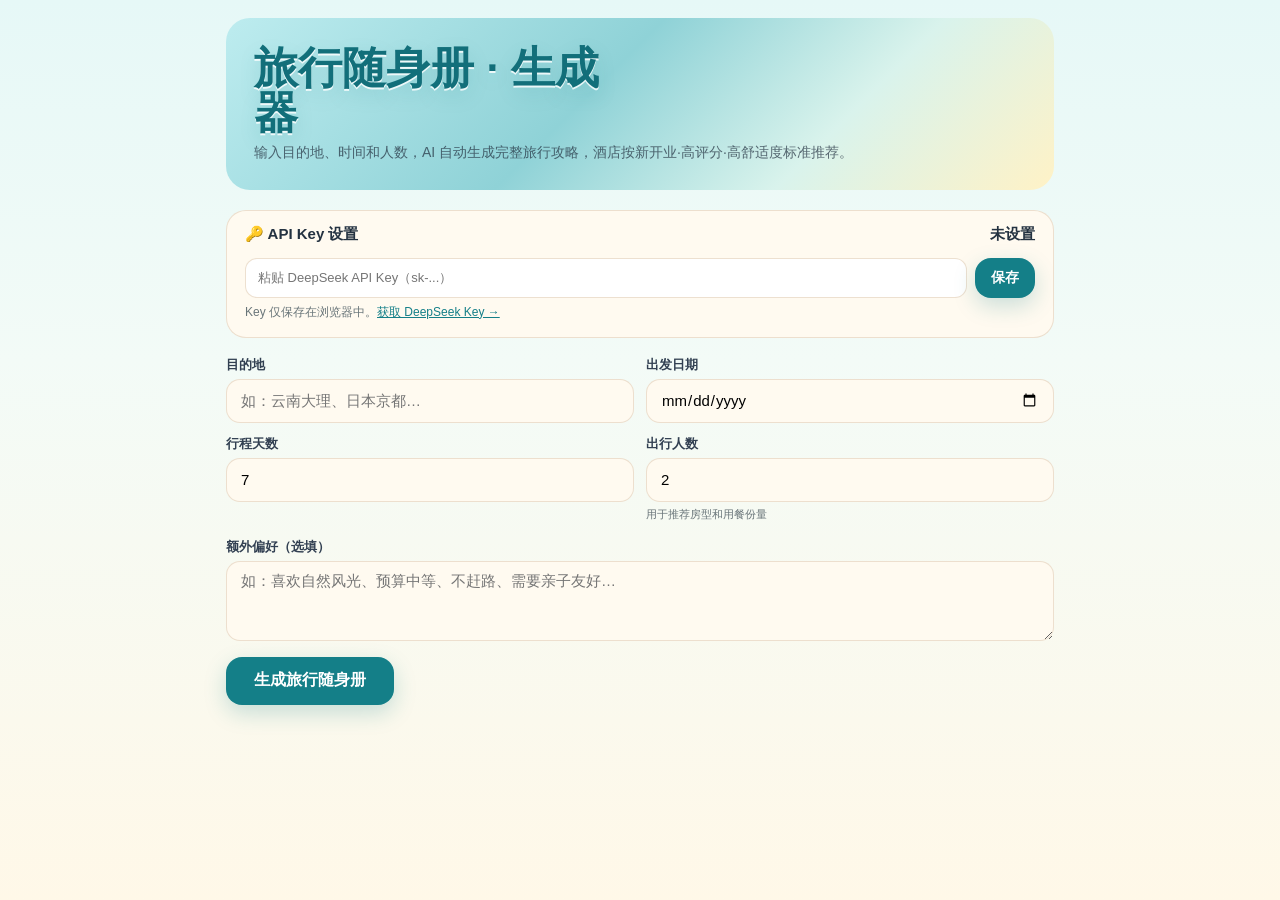
==== commit 54859e4e: "修复 DeepSeek key 存储 + 新增生成结果目录导航条（可跳转五大板块） Co-Authored-By: Claude Opus 4.7 <noreply@anthropic.com>" ====
--- a/generator.html
+++ b/generator.html
@@ -50,7 +50,11 @@
 
     #viewMode { display: none; }
     #viewMode.is-active { display: block; }
-    .view-toolbar { display: flex; gap: 10px; margin-bottom: 14px; flex-wrap: wrap; }
+    .view-toolbar { display: flex; gap: 10px; margin-bottom: 10px; flex-wrap: wrap; }
+    .toc-bar { position: sticky; top: 0; z-index: 5; display: flex; gap: 4px; padding: 8px 16px; margin: 0 auto 16px; max-width: 860px; overflow-x: auto; background: rgba(255,250,242,.88); backdrop-filter: blur(18px); border-bottom: 1px solid rgba(234,219,201,.66); scrollbar-width: none; }
+    .toc-bar::-webkit-scrollbar { display: none; }
+    .toc-link { flex: none; padding: 8px 18px; border-radius: 20px; font-size: 14px; font-weight: 600; color: var(--muted); text-decoration: none; transition: all .2s ease; }
+    .toc-link.is-active, .toc-link:hover { background: var(--teal); color: #fff; box-shadow: 0 6px 16px rgba(20,127,136,.18); }
   </style>
 </head>
 <body>
@@ -69,7 +73,7 @@
         <input type="password" id="apiKeyInput" placeholder="粘贴 DeepSeek API Key（sk-...）" />
         <button class="btn-primary" id="saveKeyBtn" type="button" style="min-height:40px;font-size:14px;padding:0 16px;">保存</button>
       </div>
-      <p class="setup-hint">Key 仅保存在浏览器中。<a href="https://platform.deepseek.com/api_keys" target="_blank">获取 DeepSeek Key →</a> ｜ 价格仅为 Claude 的 1/10</p>
+      <p class="setup-hint">Key 仅保存在浏览器中。<a href="https://platform.deepseek.com/api_keys" target="_blank">获取 DeepSeek Key →</a></p>
     </div>
   </div>
 
@@ -115,6 +119,13 @@
     <button class="btn-secondary" id="backBtn" type="button" style="min-height:38px;font-size:14px;padding:0 16px;">← 重新生成</button>
     <button class="btn-secondary" id="exportBtn" type="button" style="min-height:38px;font-size:14px;padding:0 16px;">导出 JSON</button>
   </div>
+  <nav class="toc-bar" id="tocBar">
+    <a class="toc-link is-active" href="#trip">行程</a>
+    <a class="toc-link" href="#hotels">酒店</a>
+    <a class="toc-link" href="#food">美食</a>
+    <a class="toc-link" href="#checklist">清单</a>
+    <a class="toc-link" href="#tips">提醒</a>
+  </nav>
   <main class="shell" id="viewContent"></main>
 </div>
 
@@ -124,7 +135,7 @@
 (function() {
   // ── state ──
   let travelData = null;
-  let apiKey = localStorage.getItem("travel-gen-key") || "";
+  let apiKey = localStorage.getItem("travel-gen-ds-key") || "";
   const storeDataKey = "travel-gen-data";
 
   // ── dom ──
@@ -178,7 +189,7 @@
     const val = apiKeyInput.value.trim();
     if (!val) return;
     apiKey = val;
-    localStorage.setItem("travel-gen-key", apiKey);
+    localStorage.setItem("travel-gen-ds-key", apiKey);
     updateSetupUI();
     showToast("API Key 已保存");
   });
@@ -229,7 +240,7 @@
         "Authorization": "Bearer " + apiKey
       },
       body: JSON.stringify({
-        model: "deepseek-chat",
+        model: "deepseek-v4-pro",
         max_tokens: 8192,
         temperature: 0.7,
         response_format: { type: "json_object" },
@@ -382,11 +393,11 @@
         <button class="tab" data-panel="tips" type="button">提醒</button>
       </nav>
 
-      <section class="panel is-active" id="trip">${renderTripPanel(data)}</section>
-      <section class="panel" id="hotels">${renderHotelsPanel(data)}</section>
-      <section class="panel" id="food">${renderFoodPanel(data)}</section>
-      <section class="panel" id="checklist">${renderChecklistPanel(data)}</section>
-      <section class="panel" id="tips">${renderTipsPanel(data)}</section>
+      <div id="trip" class="panel is-active">${renderTripPanel(data)}</div>
+      <div id="hotels" class="panel">${renderHotelsPanel(data)}</div>
+      <div id="food" class="panel">${renderFoodPanel(data)}</div>
+      <div id="checklist" class="panel">${renderChecklistPanel(data)}</div>
+      <div id="tips" class="panel">${renderTipsPanel(data)}</div>
     `;
 
     bindViewEvents(data);
@@ -498,14 +509,39 @@
   }
 
   function bindViewEvents(data) {
+    // toc links
+    const tocLinks = document.querySelectorAll(".toc-link");
+    const panels = document.querySelectorAll(".panel, [id].panel");
+    function setActiveToc(id) {
+      tocLinks.forEach((l) => l.classList.remove("is-active"));
+      const link = document.querySelector('.toc-link[href="#'+id+'"]');
+      if (link) link.classList.add("is-active");
+    }
+    tocLinks.forEach((link) => {
+      link.addEventListener("click", (e) => {
+        e.preventDefault();
+        const id = link.getAttribute("href").slice(1);
+        const el = document.getElementById(id);
+        if (el) { el.scrollIntoView({ behavior: "smooth", block: "start" }); setActiveToc(id); }
+        // also switch tab
+        document.querySelectorAll(".tab").forEach((t) => t.classList.remove("is-active"));
+        const tab = document.querySelector('.tab[data-panel="'+id+'"]');
+        if (tab) tab.classList.add("is-active");
+        document.querySelectorAll(".panel").forEach((p) => p.classList.remove("is-active"));
+        if (el) el.classList.add("is-active");
+      });
+    });
+
     // tabs
-    document.querySelectorAll(".tab").forEach((tab) => {
+    const allTabs = document.querySelectorAll(".tab");
+    allTabs.forEach((tab) => {
       tab.addEventListener("click", () => {
-        document.querySelectorAll(".tab").forEach((t) => t.classList.remove("is-active"));
+        allTabs.forEach((t) => t.classList.remove("is-active"));
         document.querySelectorAll(".panel").forEach((p) => p.classList.remove("is-active"));
         tab.classList.add("is-active");
-        const panel = document.getElementById(tab.dataset.panel);
-        if (panel) panel.classList.add("is-active");
+        const id = tab.dataset.panel;
+        const panel = document.getElementById(id);
+        if (panel) { panel.classList.add("is-active"); setActiveToc(id); }
         window.scrollTo({ top: 0, behavior: "smooth" });
       });
     });
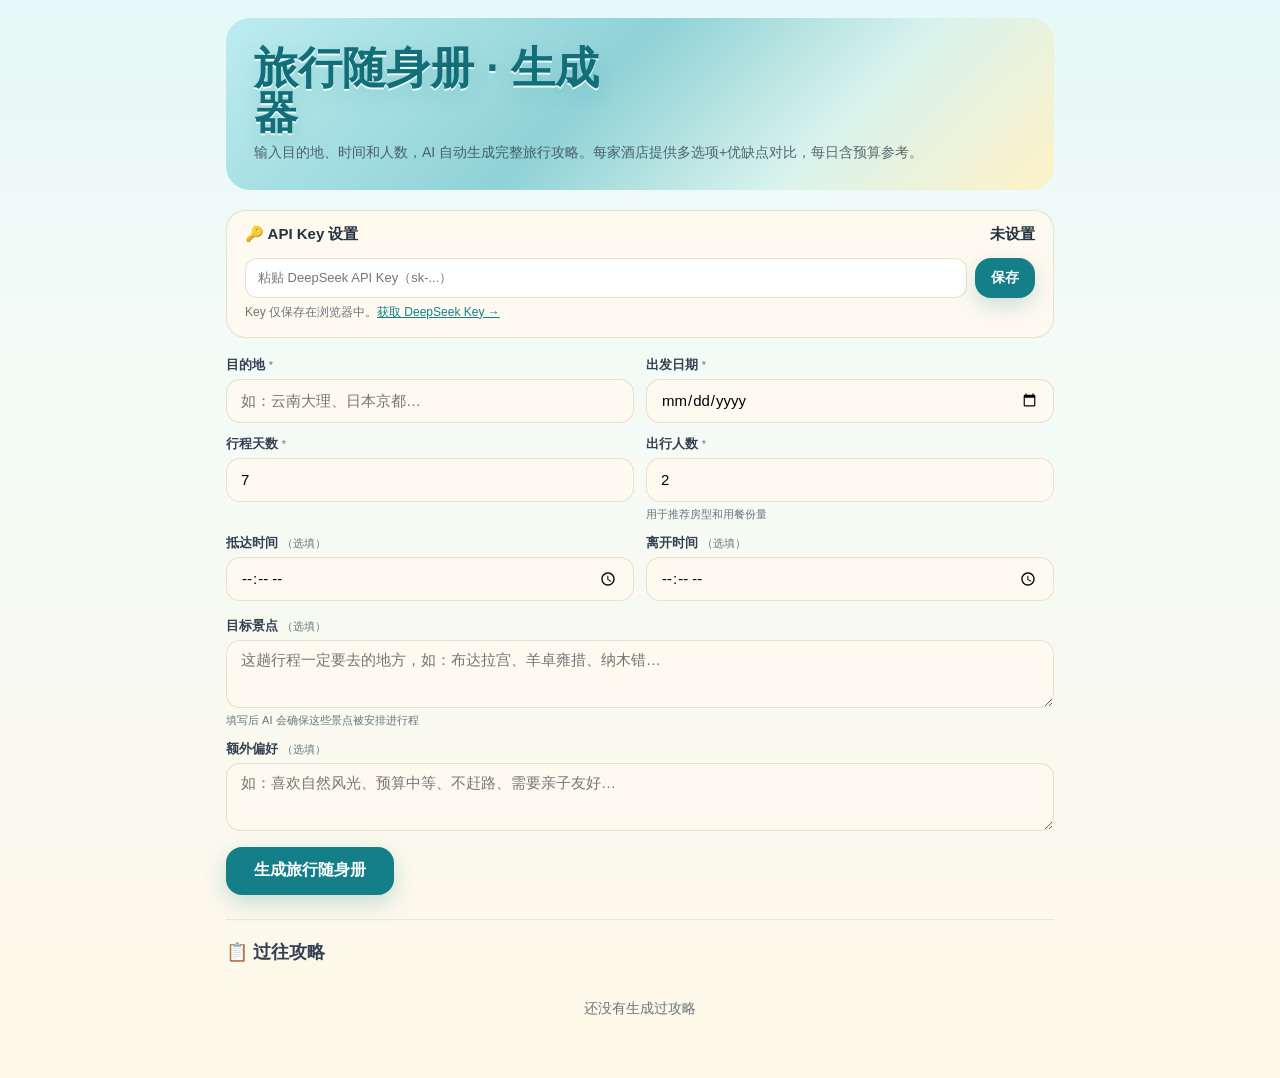
==== commit 106b4500: "feat: add history management, optional inputs, multi-hotel options, daily budget - History managemen" ====
--- a/generator.html
+++ b/generator.html
@@ -28,9 +28,10 @@
     @media (max-width:480px) { .form-grid { grid-template-columns: 1fr; } }
     .field { display: flex; flex-direction: column; gap: 5px; }
     .field label { font-size: 13px; font-weight: 600; color: #324052; }
+    .field .optional { font-weight: 400; color: var(--muted); font-size: 11px; }
     .field input, .field textarea { min-height: 44px; padding: 10px 14px; border: 1px solid rgba(234,219,201,.86); border-radius: 14px; font: inherit; font-size: 15px; background: #fffaf0; outline: none; resize: vertical; }
     .field input:focus, .field textarea:focus { border-color: var(--teal); }
-    .field textarea { min-height: 80px; }
+    .field textarea { min-height: 68px; }
     .field .sublabel { font-size: 11px; color: var(--muted); }
 
     .btn-row { display: flex; gap: 10px; flex-wrap: wrap; }
@@ -38,6 +39,8 @@
     .btn-primary { background: var(--teal); color: #fff; box-shadow: 0 8px 22px rgba(20,127,136,.22); }
     .btn-primary:disabled { opacity: .5; cursor: not-allowed; }
     .btn-secondary { background: transparent; border: 1px solid rgba(53,174,186,.38); color: var(--teal); }
+    .btn-danger { min-height: 36px; padding: 0 16px; border: 1px solid #fcc; border-radius: 12px; background: #fff; color: #d94a4a; font: inherit; font-size: 13px; cursor: pointer; }
+    .btn-danger:hover { background: #fef0f0; }
 
     .loading-box { display: none; text-align: center; padding: 32px; }
     .loading-box.is-active { display: block; }
@@ -55,13 +58,47 @@
     .toc-bar::-webkit-scrollbar { display: none; }
     .toc-link { flex: none; padding: 8px 18px; border-radius: 20px; font-size: 14px; font-weight: 600; color: var(--muted); text-decoration: none; transition: all .2s ease; }
     .toc-link.is-active, .toc-link:hover { background: var(--teal); color: #fff; box-shadow: 0 6px 16px rgba(20,127,136,.18); }
+
+    /* history */
+    .history-section { margin-top: 24px; padding-top: 20px; border-top: 1px solid rgba(234,219,201,.66); }
+    .history-head { display: flex; align-items: center; justify-content: space-between; gap: 10px; margin-bottom: 12px; }
+    .history-head h2 { margin: 0; font-size: 18px; color: #324052; }
+    .history-list { display: grid; gap: 8px; }
+    .history-item { display: flex; align-items: center; gap: 10px; padding: 12px 14px; border: 1px solid rgba(234,219,201,.66); border-radius: 16px; background: #fffaf0; cursor: pointer; transition: all .15s ease; }
+    .history-item:hover { border-color: var(--teal); background: #eefbfa; }
+    .history-item input[type=checkbox] { flex: none; width: 18px; height: 18px; accent-color: var(--teal); }
+    .history-info { flex: 1; min-width: 0; }
+    .history-info strong { display: block; font-size: 15px; color: var(--ink); }
+    .history-info span { font-size: 12px; color: var(--muted); }
+    .history-del { flex: none; width: 28px; height: 28px; border: 0; border-radius: 50%; background: transparent; color: #c4b8a8; font-size: 16px; cursor: pointer; }
+    .history-del:hover { background: #fce4e4; color: #d94a4a; }
+    .history-empty { text-align: center; padding: 24px; color: var(--muted); font-size: 14px; }
+
+    /* hotel options */
+    .hotel-options { margin-top: 8px; }
+    .hotel-option { padding: 12px; margin-top: 6px; border: 1px solid rgba(234,219,201,.66); border-radius: 14px; background: #fffdf7; }
+    .hotel-option .ho-name { font-size: 15px; font-weight: 700; color: var(--ink); }
+    .hotel-option .ho-addr, .hotel-option .ho-phone { display: block; font-size: 12px; color: var(--muted); margin-top: 2px; }
+    .hotel-option .ho-procon { display: flex; gap: 16px; margin-top: 6px; font-size: 12px; }
+    .ho-pros, .ho-cons { flex: 1; }
+    .ho-pros span { color: #3f8b6b; }
+    .ho-cons span { color: #d98a5a; }
+    .ho-pros li, .ho-cons li { margin-top: 2px; color: #514b43; }
+    .hotel-show-more { display: inline-block; margin-top: 6px; padding: 0; border: 0; background: none; color: var(--teal); font: inherit; font-size: 13px; cursor: pointer; text-decoration: underline; }
+
+    /* budget tag */
+    .budget-tag { display: inline-block; margin-top: 6px; padding: 4px 10px; border-radius: 999px; background: #fff2c6; color: #8a6d14; font-size: 12px; font-weight: 600; }
+
+    /* expanded hotel options */
+    .hotel-options-panel { display: none; }
+    .hotel-options-panel.is-open { display: block; }
   </style>
 </head>
 <body>
 <div id="inputMode" class="gen-page">
   <div class="gen-hero">
     <h1>旅行随身册 · 生成器</h1>
-    <p>输入目的地、时间和人数，AI 自动生成完整旅行攻略，酒店按新开业·高评分·高舒适度标准推荐。</p>
+    <p>输入目的地、时间和人数，AI 自动生成完整旅行攻略。每家酒店提供多选项+优缺点对比，每日含预算参考。</p>
   </div>
 
   <div class="setup-box is-open" id="setupBox">
@@ -81,26 +118,20 @@
 
   <form id="genForm">
     <div class="form-grid">
-      <div class="field">
-        <label>目的地</label>
-        <input type="text" id="destInput" placeholder="如：云南大理、日本京都…" required />
-      </div>
-      <div class="field">
-        <label>出发日期</label>
-        <input type="date" id="dateInput" required />
-      </div>
-      <div class="field">
-        <label>行程天数</label>
-        <input type="number" id="daysInput" value="7" min="2" max="20" required />
-      </div>
-      <div class="field">
-        <label>出行人数</label>
-        <input type="number" id="peopleInput" value="2" min="1" max="20" required />
-        <span class="sublabel">用于推荐房型和用餐份量</span>
-      </div>
+      <div class="field"><label>目的地 <span class="optional">*</span></label><input type="text" id="destInput" placeholder="如：云南大理、日本京都…" required /></div>
+      <div class="field"><label>出发日期 <span class="optional">*</span></label><input type="date" id="dateInput" required /></div>
+      <div class="field"><label>行程天数 <span class="optional">*</span></label><input type="number" id="daysInput" value="7" min="2" max="20" required /></div>
+      <div class="field"><label>出行人数 <span class="optional">*</span></label><input type="number" id="peopleInput" value="2" min="1" max="20" required /><span class="sublabel">用于推荐房型和用餐份量</span></div>
+      <div class="field"><label>抵达时间 <span class="optional">（选填）</span></label><input type="time" id="arriveTimeInput" /></div>
+      <div class="field"><label>离开时间 <span class="optional">（选填）</span></label><input type="time" id="departTimeInput" /></div>
+    </div>
+    <div class="field" style="margin-bottom:12px;">
+      <label>目标景点 <span class="optional">（选填）</span></label>
+      <textarea id="attractionsInput" placeholder="这趟行程一定要去的地方，如：布达拉宫、羊卓雍措、纳木错…"></textarea>
+      <span class="sublabel">填写后 AI 会确保这些景点被安排进行程</span>
     </div>
     <div class="field" style="margin-bottom:16px;">
-      <label>额外偏好（选填）</label>
+      <label>额外偏好 <span class="optional">（选填）</span></label>
       <textarea id="prefsInput" placeholder="如：喜欢自然风光、预算中等、不赶路、需要亲子友好…"></textarea>
     </div>
     <div class="btn-row">
@@ -111,6 +142,16 @@
   <div class="loading-box" id="loadingBox">
     <div class="spinner"></div>
     <p id="loadingText">正在规划行程…</p>
+  </div>
+
+  <div class="history-section" id="historySection">
+    <div class="history-head">
+      <h2>📋 过往攻略</h2>
+      <div style="display:flex;gap:8px;">
+        <button class="btn-danger" id="batchDelBtn" type="button" style="display:none;">删除选中</button>
+      </div>
+    </div>
+    <div class="history-list" id="historyList"></div>
   </div>
 </div>
 
@@ -133,12 +174,12 @@
 
 <script>
 (function() {
-  // ── state ──
   let travelData = null;
   let apiKey = localStorage.getItem("travel-gen-ds-key") || "";
   const storeDataKey = "travel-gen-data";
-
-  // ── dom ──
+  const storeHistoryKey = "travel-gen-history";
+  const MAX_HISTORY = 20;
+
   const $ = (s) => document.querySelector(s);
   const inputMode = $("#inputMode");
   const viewMode = $("#viewMode");
@@ -156,25 +197,110 @@
   const dateInput = $("#dateInput");
   const daysInput = $("#daysInput");
   const peopleInput = $("#peopleInput");
+  const arriveTimeInput = $("#arriveTimeInput");
+  const departTimeInput = $("#departTimeInput");
+  const attractionsInput = $("#attractionsInput");
   const prefsInput = $("#prefsInput");
   const backBtn = $("#backBtn");
   const exportBtn = $("#exportBtn");
   const viewContent = $("#viewContent");
   const toast = $("#toast");
+  const historyList = $("#historyList");
+  const batchDelBtn = $("#batchDelBtn");
+
+  // ── history ──
+  function getHistory() {
+    try { return JSON.parse(localStorage.getItem(storeHistoryKey) || "[]"); } catch { return []; }
+  }
+  function saveHistory(arr) { localStorage.setItem(storeHistoryKey, JSON.stringify(arr.slice(0, MAX_HISTORY))); }
+
+  function addToHistory(data) {
+    const arr = getHistory();
+    arr.unshift({
+      id: Date.now().toString(36) + Math.random().toString(36).slice(2,6),
+      destination: destInput.value.trim(),
+      startDate: dateInput.value,
+      days: parseInt(daysInput.value),
+      people: parseInt(peopleInput.value),
+      generatedAt: new Date().toISOString(),
+      data: data
+    });
+    saveHistory(arr);
+    renderHistory();
+  }
+
+  function deleteHistory(id) {
+    saveHistory(getHistory().filter((h) => h.id !== id));
+    renderHistory();
+  }
+
+  function batchDeleteHistory(ids) {
+    const idSet = new Set(ids);
+    saveHistory(getHistory().filter((h) => !idSet.has(h.id)));
+    renderHistory();
+  }
+
+  function renderHistory() {
+    const arr = getHistory();
+    if (!arr.length) { historyList.innerHTML = '<div class="history-empty">还没有生成过攻略</div>'; batchDelBtn.style.display = "none"; return; }
+    const checked = new Set();
+    historyList.innerHTML = arr.map((h) => {
+      const d = new Date(h.startDate);
+      const dateStr = (d.getMonth()+1)+"月"+d.getDate()+"日";
+      const genDate = new Date(h.generatedAt);
+      const genStr = genDate.getMonth()+1+"/"+genDate.getDate()+" "+genDate.getHours().toString().padStart(2,"0")+":"+genDate.getMinutes().toString().padStart(2,"0");
+      return '<div class="history-item" data-hid="'+h.id+'"><input type="checkbox" class="hist-cb" data-hid="'+h.id+'" /><div class="history-info"><strong>'+h.destination+'</strong><span>'+dateStr+' · '+h.days+'天 · '+h.people+'人 ｜ '+genStr+' 生成</span></div><button class="history-del" data-hdel="'+h.id+'" aria-label="删除">×</button></div>';
+    }).join("");
+    batchDelBtn.style.display = "block";
+  }
+
+  // history events
+  historyList.addEventListener("click", (e) => {
+    const delBtn = e.target.closest("[data-hdel]");
+    if (delBtn) { e.stopPropagation(); deleteHistory(delBtn.dataset.hdel); return; }
+    const cb = e.target.closest(".hist-cb");
+    if (cb) { e.stopPropagation(); updateBatchBtn(); return; }
+    const item = e.target.closest(".history-item");
+    if (item) {
+      const h = getHistory().find((hh) => hh.id === item.dataset.hid);
+      if (h && h.data) {
+        travelData = h.data;
+        destInput.value = h.destination;
+        dateInput.value = h.startDate;
+        daysInput.value = h.days;
+        peopleInput.value = h.people;
+        localStorage.setItem(storeDataKey, JSON.stringify(h.data));
+        renderView(h.data);
+        inputMode.style.display = "none";
+        viewMode.classList.add("is-active");
+        window.scrollTo({ top: 0, behavior: "smooth" });
+      }
+    }
+  });
+
+  batchDelBtn.addEventListener("click", () => {
+    const ids = [...document.querySelectorAll(".hist-cb:checked")].map((c) => c.dataset.hid);
+    if (!ids.length) { showToast("请先勾选要删除的攻略"); return; }
+    batchDeleteHistory(ids);
+    showToast("已删除 "+ids.length+" 条");
+  });
+
+  function updateBatchBtn() {
+    const count = document.querySelectorAll(".hist-cb:checked").length;
+    batchDelBtn.textContent = count ? "删除选中 ("+count+")" : "删除选中";
+  }
+
+  renderHistory();
 
   // ── api key ──
   function updateSetupUI() {
     if (apiKey) {
-      setupBox.classList.add("is-set");
-      setupBox.classList.remove("is-open");
-      setupStatus.textContent = "已设置 ✓";
-      setupStatus.style.color = "var(--teal)";
+      setupBox.classList.add("is-set"); setupBox.classList.remove("is-open");
+      setupStatus.textContent = "已设置 ✓"; setupStatus.style.color = "var(--teal)";
       apiKeyInput.value = apiKey;
     } else {
-      setupBox.classList.remove("is-set");
-      setupBox.classList.add("is-open");
-      setupStatus.textContent = "未设置";
-      setupStatus.style.color = "";
+      setupBox.classList.remove("is-set"); setupBox.classList.add("is-open");
+      setupStatus.textContent = "未设置"; setupStatus.style.color = "";
     }
   }
   updateSetupUI();
@@ -196,115 +322,75 @@
 
   // ── toast ──
   function showToast(msg) {
-    toast.textContent = msg;
-    toast.classList.add("show");
+    toast.textContent = msg; toast.classList.add("show");
     clearTimeout(showToast.timer);
     showToast.timer = setTimeout(() => toast.classList.remove("show"), 1600);
   }
 
   // ── error ──
-  function showError(msg) {
-    errorBox.textContent = msg;
-    errorBox.classList.add("is-active");
-  }
+  function showError(msg) { errorBox.textContent = msg; errorBox.classList.add("is-active"); }
   function hideError() { errorBox.classList.remove("is-active"); }
 
   // ── loading ──
-  const loadingMessages = [
-    "正在分析目的地…", "正在规划每日路线…", "正在筛选酒店…", "正在搜索美食…", "正在整理清单…", "即将完成…"
-  ];
-  let loadingIdx = 0;
-  let loadingTimer = null;
+  const loadingMessages = ["正在分析目的地…","正在规划每日路线…","正在筛选酒店（多选项+优缺点）…","正在搜索美食…","正在估算每日预算…","正在整理清单…","即将完成…"];
+  let loadingIdx = 0, loadingTimer = null;
   function startLoading() {
-    loadingBox.classList.add("is-active");
-    genBtn.disabled = true;
-    loadingIdx = 0;
+    loadingBox.classList.add("is-active"); genBtn.disabled = true; loadingIdx = 0;
     loadingText.textContent = loadingMessages[0];
-    loadingTimer = setInterval(() => {
-      loadingIdx = (loadingIdx + 1) % loadingMessages.length;
-      loadingText.textContent = loadingMessages[loadingIdx];
-    }, 3500);
-  }
-  function stopLoading() {
-    loadingBox.classList.remove("is-active");
-    genBtn.disabled = false;
-    clearInterval(loadingTimer);
-  }
+    loadingTimer = setInterval(() => { loadingIdx = (loadingIdx+1) % loadingMessages.length; loadingText.textContent = loadingMessages[loadingIdx]; }, 4000);
+  }
+  function stopLoading() { loadingBox.classList.remove("is-active"); genBtn.disabled = false; clearInterval(loadingTimer); }
 
   // ── API call (DeepSeek) ──
   async function callAI(systemPrompt, userMessage) {
     const resp = await fetch("https://api.deepseek.com/v1/chat/completions", {
       method: "POST",
-      headers: {
-        "Content-Type": "application/json",
-        "Authorization": "Bearer " + apiKey
-      },
+      headers: { "Content-Type": "application/json", "Authorization": "Bearer " + apiKey },
       body: JSON.stringify({
-        model: "deepseek-v4-pro",
-        max_tokens: 8192,
-        temperature: 0.7,
+        model: "deepseek-v4-pro", max_tokens: 8192, temperature: 0.7,
         response_format: { type: "json_object" },
-        messages: [
-          { role: "system", content: systemPrompt },
-          { role: "user", content: userMessage }
-        ]
+        messages: [{ role: "system", content: systemPrompt }, { role: "user", content: userMessage }]
       })
     });
-    if (!resp.ok) {
-      const err = await resp.json().catch(() => ({}));
-      throw new Error(err.error?.message || `API 请求失败 (${resp.status})`);
-    }
+    if (!resp.ok) { const err = await resp.json().catch(() => ({})); throw new Error(err.error?.message || "API 请求失败 ("+resp.status+")"); }
     const data = await resp.json();
     return data.choices[0].message.content;
   }
 
-  function extractJSON(text) {
-    const clean = text.replace(/```(?:json)?\s*/g, "").trim();
-    const start = clean.indexOf("{");
-    const end = clean.lastIndexOf("}");
-    if (start === -1 || end === -1) throw new Error("响应中未找到 JSON");
-    return JSON.parse(clean.slice(start, end + 1));
-  }
-
   // ── generate ──
   genForm.addEventListener("submit", async (e) => {
-    e.preventDefault();
-    hideError();
-
-    if (!apiKey) {
-      showError("请先设置 DeepSeek API Key（点击上方 API Key 设置）。获取地址：platform.deepseek.com");
-      setupBox.classList.add("is-open");
-      setupBox.classList.remove("is-set");
-      return;
-    }
+    e.preventDefault(); hideError();
+    if (!apiKey) { showError("请先设置 DeepSeek API Key（点击上方 API Key 设置）。获取地址：platform.deepseek.com"); setupBox.classList.add("is-open"); setupBox.classList.remove("is-set"); return; }
 
     const dest = destInput.value.trim();
     const startDate = dateInput.value;
     const days = parseInt(daysInput.value);
     const people = parseInt(peopleInput.value);
     const prefs = prefsInput.value.trim();
+    const arriveTime = arriveTimeInput.value;
+    const departTime = departTimeInput.value;
+    const attractions = attractionsInput.value.trim();
 
     if (!dest || !startDate || !days) { showError("请填写目的地、日期和天数"); return; }
 
-    // compute end date
     const start = new Date(startDate);
-    const end = new Date(start);
-    end.setDate(end.getDate() + days - 1);
-    const endStr = `${end.getMonth()+1}月${end.getDate()}日`;
-    const startStr = `${start.getMonth()+1}月${start.getDate()}日`;
+    const end = new Date(start); end.setDate(end.getDate() + days - 1);
+    const endStr = (end.getMonth()+1)+"月"+end.getDate()+"日";
+    const startStr = (start.getMonth()+1)+"月"+start.getDate()+"日";
 
     startLoading();
-
     try {
       const systemPrompt = `你是一位资深旅行规划专家。根据用户输入的目的地、日期、人数和偏好，生成一份完整详细的旅行随身册数据。
 
 你必须返回纯 JSON（不要包裹在 markdown 代码块中），格式如下：
 {
   "tripDays": [
-    { "day": "抵达日", "date": "X月X日", "route": "简短路线描述", "location": "当晚住宿城市", "distance": "车程描述如约300km/4h或城市转场或环线游玩", "highlights": ["亮点1","亮点2"], "bestTime": "最佳观赏时间和光线建议", "outfit": "每日穿搭建议（含颜色搭配推荐，150字以内）", "schedule": [{"time":"08:00-09:00","plan":"具体安排"}], "note": "当天特别提醒" }
+    { "day": "抵达日", "date": "X月X日", "route": "简短路线描述", "location": "当晚住宿城市", "distance": "车程描述如约300km/4h或城市转场或环线游玩", "highlights": ["亮点1","亮点2"], "bestTime": "最佳观赏时间和光线建议", "outfit": "每日穿搭建议（含颜色搭配推荐，150字以内）", "budget": "约XX-XX元/人（含门票/交通/餐饮说明）", "schedule": [{"time":"08:00-09:00","plan":"具体安排"}], "note": "当天特别提醒" }
   ],
   "hotels": [
-    { "date": "X月X日", "city": "城市", "name": "酒店全名", "address": "详细地址", "phone": "电话", "nights": "X晚" }
+    { "date": "X月X日", "city": "城市", "nights": "X晚", "options": [
+      { "name": "酒店全名", "address": "详细地址", "phone": "电话", "pros": ["优点1","优点2","优点3"], "cons": ["不足1"] }
+    ] }
   ],
   "foodRecommendations": [
     { "date": "X月X日", "city": "城市", "note": "当天餐饮说明", "lunch": [{"name":"餐厅名","address":"详细地址","dishes":"推荐菜","price":"约XX-XX元/人"}], "dinner": [{"name":"餐厅名","address":"详细地址","dishes":"推荐菜","price":"约XX-XX元/人"}] }
@@ -318,28 +404,33 @@
 }
 
 重要要求：
-1. tripDays 按日期顺序，从抵达日到最后一天。schedule 每天 4 个时间段。
-2. 酒店筛选标准极为重要：优先推荐 2024-2025 年新开业或新装修的酒店；评分 ≥ 4.5（满分5）；差评率低于 5%；舒适型及以上（四星级标准或精品民宿）。每处酒店必须包含详细的地址和电话。
+1. tripDays 按日期顺序，从抵达日到最后一天。schedule 每天 4 个时间段。每个行程日必须有 budget 字段，估算当天人均花费（考虑交通、门票、餐饮、住宿外的开销）。
+2. 酒店推荐极为重要：每晚推荐 2-3 家酒店作为 options 数组。筛选标准：优先 2024-2025 年新开业/新装修；评分 ≥ 4.5；差评率 < 5%；舒适型及以上（四星或精品民宿）。每家酒店必须列出至少 2 条优点（pros）和 1 条不足（cons），必须包含详细地址和电话。
 3. 美食推荐要包含当地真正的特色餐厅，地址尽量具体，避免"景区周边"这种模糊描述。
 4. checklist 分 5-6 组，每组 3-8 项。
 5. tips 需要 6-8 条，贴合目的地实际情况。
 6. 所有内容用中文，日期格式为"X月X日"。
 7. 路线安排要合理，景点之间的距离和游玩时间要科学。`;
 
-      const userMessage = `目的地：${dest}
+      let userMessage = `目的地：${dest}
 出发日期：${startStr}，共 ${days} 天（${startStr} - ${endStr}）
-出行人数：${people} 人
-${prefs ? "额外偏好：" + prefs : ""}
-
-请生成旅行随身册数据。`;
+出行人数：${people} 人`;
+
+      if (arriveTime) userMessage += `\n抵达时间：${arriveTime}`;
+      if (departTime) userMessage += `\n离开时间：${departTime}`;
+      if (attractions) userMessage += `\n必须包含的景点：${attractions}（这些景点必须在行程中安排）`;
+      if (prefs) userMessage += `\n额外偏好：${prefs}`;
+      if (arriveTime) userMessage += `\n\n请注意：根据抵达时间 ${arriveTime} 调整第一天的安排。`;
+      if (departTime) userMessage += `\n请注意：根据离开时间 ${departTime} 调整最后一天的安排。`;
+
+      userMessage += "\n\n请生成旅行随身册数据。";
 
       const content = await callAI(systemPrompt, userMessage);
       const data = JSON.parse(content);
       travelData = data;
 
-      // save
       localStorage.setItem(storeDataKey, JSON.stringify(data));
-      // render
+      addToHistory(data);
       renderView(data);
       stopLoading();
       inputMode.style.display = "none";
@@ -352,11 +443,11 @@
     }
   });
 
-  // ── render functions (adapted from script.js) ──
+  // ── render functions ──
   function buildTripCopy(item) {
-    const header = ["路线: " + item.route, "住宿: " + item.location, "日期: " + item.date, ""];
-    const schedule = item.schedule.map((s) => s.time + "  " + s.plan);
-    const footer = ["", "备注: " + item.note];
+    const header = ["路线: "+item.route, "住宿: "+item.location, "日期: "+item.date, "预算: "+(item.budget||"未估算"), ""];
+    const schedule = item.schedule.map((s) => s.time+"  "+s.plan);
+    const footer = ["", "备注: "+item.note];
     return [...header, ...schedule, ...footer].join("\n");
   }
 
@@ -366,257 +457,139 @@
         <div class="hero-copy">
           <p class="eyebrow">PRIVATE TOUR · ${peopleInput.value}人同行</p>
           <h1>${destInput.value.trim()}旅行随身册</h1>
-          <p class="hero-text">${dateInput.value ? (() => { const s = new Date(dateInput.value); return (s.getMonth()+1)+"月"+(s.getDate())+"日"; })() : ""} 到 ${(() => { const s = new Date(dateInput.value); if (!dateInput.value) return ""; const e = new Date(s); e.setDate(e.getDate() + parseInt(daysInput.value) - 1); return (e.getMonth()+1)+"月"+(e.getDate())+"日"; })()}，共 ${daysInput.value} 天。</p>
-          <div class="hero-stats">
-            <span>${data.tripDays[0]?.location || ""} 出发</span>
-            <span>${data.hotels.length} 晚酒店</span>
-            <span>${peopleInput.value} 人出行</span>
-          </div>
+          <p class="hero-text">${dateInput.value ? (()=>{const s=new Date(dateInput.value);return(s.getMonth()+1)+"月"+s.getDate()+"日";})():""} 到 ${(()=>{const s=new Date(dateInput.value);if(!dateInput.value)return"";const e=new Date(s);e.setDate(e.getDate()+parseInt(daysInput.value)-1);return(e.getMonth()+1)+"月"+e.getDate()+"日";})()}，共 ${daysInput.value} 天。</p>
+          <div class="hero-stats"><span>${data.tripDays[0]?.location||""} 出发</span><span>${data.hotels.length} 晚酒店</span><span>${peopleInput.value} 人出行</span></div>
         </div>
-        <div class="route-art" aria-hidden="true">
-          <div class="sun"></div>
-          <div class="peak peak-a"></div>
-          <div class="peak peak-b"></div>
-          <svg viewBox="0 0 260 180" role="img">
-            <path class="route-shadow" d="M34 134 C78 94, 78 36, 128 56 S171 124, 224 46" />
-            <path class="route-line" d="M34 134 C78 94, 78 36, 128 56 S171 124, 224 46" />
-            <g class="dots"><circle cx="34" cy="134" r="5" /><circle cx="128" cy="56" r="5" /><circle cx="224" cy="46" r="5" /></g>
-          </svg>
-        </div>
+        <div class="route-art" aria-hidden="true"><div class="sun"></div><div class="peak peak-a"></div><div class="peak peak-b"></div><svg viewBox="0 0 260 180" role="img"><path class="route-shadow" d="M34 134 C78 94, 78 36, 128 56 S171 124, 224 46"/><path class="route-line" d="M34 134 C78 94, 78 36, 128 56 S171 124, 224 46"/><g class="dots"><circle cx="34" cy="134" r="5"/><circle cx="128" cy="56" r="5"/><circle cx="224" cy="46" r="5"/></g></svg></div>
       </section>
-
       <nav class="tabs" aria-label="页面切换">
-        <button class="tab is-active" data-panel="trip" type="button">行程</button>
-        <button class="tab" data-panel="hotels" type="button">酒店</button>
-        <button class="tab" data-panel="food" type="button">美食</button>
-        <button class="tab" data-panel="checklist" type="button">清单</button>
-        <button class="tab" data-panel="tips" type="button">提醒</button>
+        <button class="tab is-active" data-panel="trip" type="button">行程</button><button class="tab" data-panel="hotels" type="button">酒店</button><button class="tab" data-panel="food" type="button">美食</button><button class="tab" data-panel="checklist" type="button">清单</button><button class="tab" data-panel="tips" type="button">提醒</button>
       </nav>
-
       <div id="trip" class="panel is-active">${renderTripPanel(data)}</div>
       <div id="hotels" class="panel">${renderHotelsPanel(data)}</div>
       <div id="food" class="panel">${renderFoodPanel(data)}</div>
       <div id="checklist" class="panel">${renderChecklistPanel(data)}</div>
       <div id="tips" class="panel">${renderTipsPanel(data)}</div>
     `;
-
     bindViewEvents(data);
   }
 
   function renderTripPanel(data) {
     if (!data.tripDays) return "<p>暂无数据</p>";
-    return `
-      <div class="section-heading"><h2>每日路线</h2><p>时间为大致建议，可按实际情况微调。</p></div>
-      <div class="timeline">
-        ${data.tripDays.map((item, idx) => `
-          <article class="day-card">
-            <div class="date-rail"><strong>${item.date}</strong><span>${item.day}</span></div>
-            <div class="day-body">
-              <div class="card-top"><div class="place">${item.location}</div><div class="tag">${item.distance}</div></div>
-              <div class="route-block"><p class="route-line">${item.route}</p><div class="chips">${(item.highlights||[]).map((h) => "<span>"+h+"</span>").join("")}</div></div>
-              <div class="outfit"><span>每日穿搭</span><p>${item.outfit}</p></div>
-              <div class="day-schedule">${(item.schedule||[]).map((s) => '<div class="schedule-row"><time>'+s.time+'</time><p>'+s.plan+'</p></div>').join("")}</div>
-              <div class="trip-tips"><span>小贴士</span><p>${item.bestTime}。${item.note}</p></div>
-              <button class="copy-btn" data-trip-copy="${idx}" type="button">复制路线</button>
-            </div>
-          </article>
-        `).join("")}
-      </div>`;
+    return '<div class="section-heading"><h2>每日路线</h2><p>时间为大致建议，可按实际情况微调。</p></div><div class="timeline">'+data.tripDays.map((item,idx)=>`
+      <article class="day-card">
+        <div class="date-rail"><strong>${item.date}</strong><span>${item.day}</span></div>
+        <div class="day-body">
+          <div class="card-top"><div class="place">${item.location}</div><div class="tag">${item.distance}</div></div>
+          ${item.budget?'<span class="budget-tag">'+item.budget+'</span>':''}
+          <div class="route-block"><p class="route-line">${item.route}</p><div class="chips">${(item.highlights||[]).map((h)=>"<span>"+h+"</span>").join("")}</div></div>
+          <div class="outfit"><span>每日穿搭</span><p>${item.outfit}</p></div>
+          <div class="day-schedule">${(item.schedule||[]).map((s)=>'<div class="schedule-row"><time>'+s.time+'</time><p>'+s.plan+'</p></div>').join("")}</div>
+          <div class="trip-tips"><span>小贴士</span><p>${item.bestTime}。${item.note}</p></div>
+          <button class="copy-btn" data-trip-copy="${idx}" type="button">复制路线</button>
+        </div>
+      </article>`).join("")+'</div>';
   }
 
   function renderHotelsPanel(data) {
     if (!data.hotels) return "<p>暂无数据</p>";
-    return `
-      <div class="section-heading"><h2>每晚落脚点</h2><p>酒店按新开业·高评分·舒适标准筛选，点击复制到地图搜索。</p></div>
-      <div class="list">
-        ${data.hotels.map((h) => `
-          <article class="hotel-card">
-            <div class="hotel-meta"><span>${h.date} · ${h.nights}</span><span>${h.city}</span></div>
-            <h3>${h.name}</h3>
-            <p class="hotel-address">${h.address}</p>
-            <p class="hotel-phone"><a href="tel:${h.phone}">${h.phone}</a></p>
-            <button class="copy-btn" data-copy="${h.name}&#10;地址: ${h.address}&#10;电话: ${h.phone}&#10;日期: ${h.date} · ${h.nights}" type="button">复制酒店</button>
-          </article>
-        `).join("")}
-      </div>`;
+    return '<div class="section-heading"><h2>每晚落脚点</h2><p>每晚 2-3 家酒店选项，按新开业·高评分·舒适标准筛选，附优缺点对比。</p></div><div class="list">'+data.hotels.map((h,hi)=>{
+      const primary = (h.options&&h.options[0])||{};
+      const getCopy = (o)=>o.name+"&#10;地址: "+o.address+"&#10;电话: "+o.phone+"&#10;日期: "+h.date+" · "+h.nights;
+      return `<article class="hotel-card">
+        <div class="hotel-meta"><span>${h.date} · ${h.nights}</span><span>${h.city}</span></div>
+        ${h.options&&h.options.length>1?'<h3>'+h.city+' · '+(h.options.length)+'家可选</h3>':'<h3>'+primary.name+'</h3>'}
+        <p class="hotel-address">${primary.address}</p>
+        <p class="hotel-phone"><a href="tel:${primary.phone}">${primary.phone}</a></p>
+        ${primary.pros?`<div class="ho-procon"><div class="ho-pros"><span>✓ ${(primary.pros||[]).join(' / ')}</span></div><div class="ho-cons"><span>✗ ${(primary.cons||[]).join(' / ')}</span></div></div>`:''}
+        <button class="copy-btn" data-copy="${getCopy(primary)}" type="button">复制首选</button>
+        ${h.options&&h.options.length>1?`
+          <button class="hotel-show-more" data-hotel-idx="${hi}" type="button">查看全部 ${h.options.length} 家酒店对比 →</button>
+          <div class="hotel-options-panel" id="hotelOpts-${hi}">
+            ${h.options.slice(1).map((o,oi)=>{
+              return '<div class="hotel-option"><span class="ho-name">'+(oi+2)+'. '+o.name+'</span><span class="ho-addr">'+o.address+'</span><span class="ho-phone">'+o.phone+'</span><div class="ho-procon"><div class="ho-pros"><span>✓ '+(o.pros||[]).join(' / ')+'</span></div><div class="ho-cons"><span>✗ '+(o.cons||[]).join(' / ')+'</span></div></div><button class="copy-btn" data-copy="'+getCopy(o)+'" type="button">复制此酒店</button></div>';
+            }).join("")}
+          </div>`:''}
+      </article>`;
+    }).join("")+'</div>';
   }
 
   function renderFoodPanel(data) {
     if (!data.foodRecommendations) return "<p>暂无数据</p>";
-    const renderMeal = (title, shops) => `
-      <div class="food-meal"><div class="meal-label">${title}</div>
-        <div class="food-options">
-          ${(shops||[]).map((shop) => {
-            const ct = shop.name + "&#10;地址: " + shop.address + "&#10;推荐: " + shop.dishes + "&#10;人均: " + shop.price;
-            return '<button class="food-option" data-copy="'+ct+'" type="button"><span class="food-option-head"><strong>'+shop.name+'</strong><em>'+shop.price+'</em></span><span class="food-dishes">'+shop.dishes+'</span><span class="food-address">'+shop.address+'</span></button>';
-          }).join("")}
-        </div>
-      </div>`;
-
-    return `
-      <div class="section-heading"><h2>每日美食</h2><p>按每天所在城市推荐当地口碑餐厅。</p></div>
-      <div class="list">
-        ${data.foodRecommendations.map((day) => `
-          <article class="food-card">
-            <div class="food-meta"><span>${day.date}</span><span>${day.city}</span></div>
-            ${renderMeal("午饭", day.lunch)}${renderMeal("晚饭", day.dinner)}
-            <div class="food-note">${day.note}</div>
-          </article>
-        `).join("")}
-      </div>`;
+    const renderMeal = (title, shops) => '<div class="food-meal"><div class="meal-label">'+title+'</div><div class="food-options">'+(shops||[]).map((shop)=>{
+      const ct = shop.name+"&#10;地址: "+shop.address+"&#10;推荐: "+shop.dishes+"&#10;人均: "+shop.price;
+      return '<button class="food-option" data-copy="'+ct+'" type="button"><span class="food-option-head"><strong>'+shop.name+'</strong><em>'+shop.price+'</em></span><span class="food-dishes">'+shop.dishes+'</span><span class="food-address">'+shop.address+'</span></button>';
+    }).join("")+'</div></div>';
+
+    return '<div class="section-heading"><h2>每日美食</h2><p>按每天所在城市推荐当地口碑餐厅。</p></div><div class="list">'+data.foodRecommendations.map((day)=>`
+      <article class="food-card">
+        <div class="food-meta"><span>${day.date}</span><span>${day.city}</span></div>
+        ${renderMeal("午饭", day.lunch)}${renderMeal("晚饭", day.dinner)}
+        <div class="food-note">${day.note}</div>
+      </article>`).join("")+'</div>';
   }
 
   function renderChecklistPanel(data) {
     if (!data.checklist) return "<p>暂无数据</p>";
     const storeKey = "travel-gen-checklist";
     const checked = JSON.parse(localStorage.getItem(storeKey) || "{}");
-
-    return `
-      <div class="section-heading with-action">
-        <div><h2>出发前清单</h2><p>勾选状态保存在浏览器中。</p></div>
-        <button class="small-action" id="resetGenChecklist" type="button">重置</button>
-      </div>
-      <div id="checklistInner">
-        ${data.checklist.map((group) => `
-          <section class="check-group">
-            <h3>${group.group}</h3>
-            <div class="check-items">
-              ${(group.items||[]).map((label) => {
-                const key = group.group + "-" + label;
-                const cls = checked[key] ? "is-checked" : "";
-                const mark = checked[key] ? "✓" : "";
-                return '<button class="check-item '+cls+'" data-gen-key="'+key.replace(/"/g,"&quot;")+'" type="button"><span class="box">'+mark+'</span><span>'+label+'</span></button>';
-              }).join("")}
-            </div>
-          </section>
-        `).join("")}
-      </div>`;
+    return '<div class="section-heading with-action"><div><h2>出发前清单</h2><p>勾选状态保存在浏览器中。</p></div><button class="small-action" id="resetGenChecklist" type="button">重置</button></div><div id="checklistInner">'+data.checklist.map((group)=>`
+      <section class="check-group"><h3>${group.group}</h3><div class="check-items">${(group.items||[]).map((label)=>{
+        const key = group.group+"-"+label;
+        const cls = checked[key]?"is-checked":"";
+        const mark = checked[key]?"✓":"";
+        return '<button class="check-item '+cls+'" data-gen-key="'+key.replace(/"/g,"&quot;")+'" type="button"><span class="box">'+mark+'</span><span>'+label+'</span></button>';
+      }).join("")}</div></section>`).join("")+'</div>';
   }
 
   function renderTipsPanel(data) {
     if (!data.tips) return "<p>暂无数据</p>";
-    return `
-      <div class="section-heading"><h2>路上提醒</h2><p>把容易被忙碌行程冲掉的小事放在最顺手的位置。</p></div>
-      <div class="list">
-        ${data.tips.map((t) => `
-          <article class="tip-card">
-            <div class="tip-title"><h3>${t.title}</h3><span>${t.tone}</span></div>
-            <p>${t.body}</p>
-          </article>
-        `).join("")}
-      </div>
-      <div class="emergency"><a href="tel:120">拨打 120</a><a href="tel:110">拨打 110</a></div>`;
+    return '<div class="section-heading"><h2>路上提醒</h2><p>把容易被忙碌行程冲掉的小事放在最顺手的位置。</p></div><div class="list">'+data.tips.map((t)=>`
+      <article class="tip-card"><div class="tip-title"><h3>${t.title}</h3><span>${t.tone}</span></div><p>${t.body}</p></article>`).join("")+'</div><div class="emergency"><a href="tel:120">拨打 120</a><a href="tel:110">拨打 110</a></div>';
   }
 
   function bindViewEvents(data) {
-    // toc links
+    // toc
     const tocLinks = document.querySelectorAll(".toc-link");
-    const panels = document.querySelectorAll(".panel, [id].panel");
-    function setActiveToc(id) {
-      tocLinks.forEach((l) => l.classList.remove("is-active"));
-      const link = document.querySelector('.toc-link[href="#'+id+'"]');
-      if (link) link.classList.add("is-active");
-    }
-    tocLinks.forEach((link) => {
-      link.addEventListener("click", (e) => {
-        e.preventDefault();
-        const id = link.getAttribute("href").slice(1);
-        const el = document.getElementById(id);
-        if (el) { el.scrollIntoView({ behavior: "smooth", block: "start" }); setActiveToc(id); }
-        // also switch tab
-        document.querySelectorAll(".tab").forEach((t) => t.classList.remove("is-active"));
-        const tab = document.querySelector('.tab[data-panel="'+id+'"]');
-        if (tab) tab.classList.add("is-active");
-        document.querySelectorAll(".panel").forEach((p) => p.classList.remove("is-active"));
-        if (el) el.classList.add("is-active");
-      });
-    });
+    function setActiveToc(id) { tocLinks.forEach((l)=>l.classList.remove("is-active")); const link = document.querySelector('.toc-link[href="#'+id+'"]'); if(link)link.classList.add("is-active"); }
+    tocLinks.forEach((link)=>{link.addEventListener("click",(e)=>{e.preventDefault();const id=link.getAttribute("href").slice(1);const el=document.getElementById(id);if(el){el.scrollIntoView({behavior:"smooth",block:"start"});setActiveToc(id);}document.querySelectorAll(".tab").forEach((t)=>t.classList.remove("is-active"));const tab=document.querySelector('.tab[data-panel="'+id+'"]');if(tab)tab.classList.add("is-active");document.querySelectorAll(".panel").forEach((p)=>p.classList.remove("is-active"));if(el)el.classList.add("is-active");});});
 
     // tabs
     const allTabs = document.querySelectorAll(".tab");
-    allTabs.forEach((tab) => {
-      tab.addEventListener("click", () => {
-        allTabs.forEach((t) => t.classList.remove("is-active"));
-        document.querySelectorAll(".panel").forEach((p) => p.classList.remove("is-active"));
-        tab.classList.add("is-active");
-        const id = tab.dataset.panel;
-        const panel = document.getElementById(id);
-        if (panel) { panel.classList.add("is-active"); setActiveToc(id); }
-        window.scrollTo({ top: 0, behavior: "smooth" });
-      });
-    });
-
-    // copy & checklist
-    viewContent.addEventListener("click", (e) => {
-      const copyBtn = e.target.closest("[data-copy]");
-      if (copyBtn) {
-        navigator.clipboard.writeText(copyBtn.dataset.copy.replace(/&#10;/g, "\n")).then(() => showToast("已复制")).catch(() => showToast("可长按复制"));
+    allTabs.forEach((tab)=>{tab.addEventListener("click",()=>{allTabs.forEach((t)=>t.classList.remove("is-active"));document.querySelectorAll(".panel").forEach((p)=>p.classList.remove("is-active"));tab.classList.add("is-active");const id=tab.dataset.panel;const panel=document.getElementById(id);if(panel){panel.classList.add("is-active");setActiveToc(id);}window.scrollTo({top:0,behavior:"smooth"});});});
+
+    // hotel show more
+    viewContent.addEventListener("click",(e)=>{
+      const showMore = e.target.closest(".hotel-show-more");
+      if (showMore) {
+        const idx = showMore.dataset.hotelIdx;
+        const panel = document.getElementById("hotelOpts-"+idx);
+        if (panel) { panel.classList.toggle("is-open"); showMore.textContent = panel.classList.contains("is-open") ? "收起对比 ↑" : "查看全部选项 →"; }
         return;
       }
 
+      const copyBtn = e.target.closest("[data-copy]");
+      if (copyBtn) { navigator.clipboard.writeText(copyBtn.dataset.copy.replace(/&#10;/g,"\n")).then(()=>showToast("已复制")).catch(()=>showToast("可长按复制")); return; }
+
       const tripBtn = e.target.closest("[data-trip-copy]");
-      if (tripBtn && data.tripDays) {
-        const idx = parseInt(tripBtn.dataset.tripCopy);
-        const text = buildTripCopy(data.tripDays[idx]);
-        navigator.clipboard.writeText(text).then(() => showToast("已复制")).catch(() => showToast("可长按复制"));
-        return;
-      }
+      if (tripBtn && data.tripDays) { const idx=parseInt(tripBtn.dataset.tripCopy); const text=buildTripCopy(data.tripDays[idx]); navigator.clipboard.writeText(text).then(()=>showToast("已复制")).catch(()=>showToast("可长按复制")); return; }
 
       const checkBtn = e.target.closest("[data-gen-key]");
-      if (checkBtn) {
-        const storeKey = "travel-gen-checklist";
-        const checked = JSON.parse(localStorage.getItem(storeKey) || "{}");
-        const key = checkBtn.dataset.genKey;
-        checked[key] = !checked[key];
-        localStorage.setItem(storeKey, JSON.stringify(checked));
-        // re-render checklist panel
-        const panel = document.getElementById("checklist");
-        if (panel) panel.innerHTML = renderChecklistPanel(data);
-        return;
-      }
+      if (checkBtn) { const storeKey="travel-gen-checklist"; const checked=JSON.parse(localStorage.getItem(storeKey)||"{}"); const key=checkBtn.dataset.genKey; checked[key]=!checked[key]; localStorage.setItem(storeKey,JSON.stringify(checked)); const panel=document.getElementById("checklist"); if(panel)panel.innerHTML=renderChecklistPanel(data); return; }
     });
 
     // reset checklist
     const resetBtn = document.getElementById("resetGenChecklist");
-    if (resetBtn) {
-      resetBtn.addEventListener("click", () => {
-        localStorage.removeItem("travel-gen-checklist");
-        const panel = document.getElementById("checklist");
-        if (panel) panel.innerHTML = renderChecklistPanel(data);
-        showToast("已重置清单");
-      });
-    }
+    if (resetBtn) { resetBtn.addEventListener("click",()=>{localStorage.removeItem("travel-gen-checklist");const panel=document.getElementById("checklist");if(panel)panel.innerHTML=renderChecklistPanel(data);showToast("已重置清单");}); }
   }
 
   // ── back / export ──
-  backBtn.addEventListener("click", () => {
-    viewMode.classList.remove("is-active");
-    inputMode.style.display = "";
-    window.scrollTo({ top: 0, behavior: "smooth" });
-  });
-
-  exportBtn.addEventListener("click", () => {
-    if (!travelData) return;
-    const blob = new Blob([JSON.stringify(travelData, null, 2)], { type: "application/json" });
-    const url = URL.createObjectURL(blob);
-    const a = document.createElement("a");
-    a.href = url;
-    a.download = "travel-data.json";
-    a.click();
-    URL.revokeObjectURL(url);
-    showToast("已下载 JSON");
-  });
-
-  // ── restore saved data ──
+  backBtn.addEventListener("click",()=>{viewMode.classList.remove("is-active");inputMode.style.display="";renderHistory();window.scrollTo({top:0,behavior:"smooth"});});
+  exportBtn.addEventListener("click",()=>{if(!travelData)return;const blob=new Blob([JSON.stringify(travelData,null,2)],{type:"application/json"});const url=URL.createObjectURL(blob);const a=document.createElement("a");a.href=url;a.download="travel-data.json";a.click();URL.revokeObjectURL(url);showToast("已下载 JSON");});
+
+  // ── restore saved ──
   const saved = localStorage.getItem(storeDataKey);
-  if (saved) {
-    try {
-      travelData = JSON.parse(saved);
-      renderView(travelData);
-      inputMode.style.display = "none";
-      viewMode.classList.add("is-active");
-    } catch(e) { /* ignore corrupt data */ }
-  }
+  if (saved) { try { travelData=JSON.parse(saved); renderView(travelData); inputMode.style.display="none"; viewMode.classList.add("is-active"); } catch(e){} }
 })();
 </script>
 </body>
